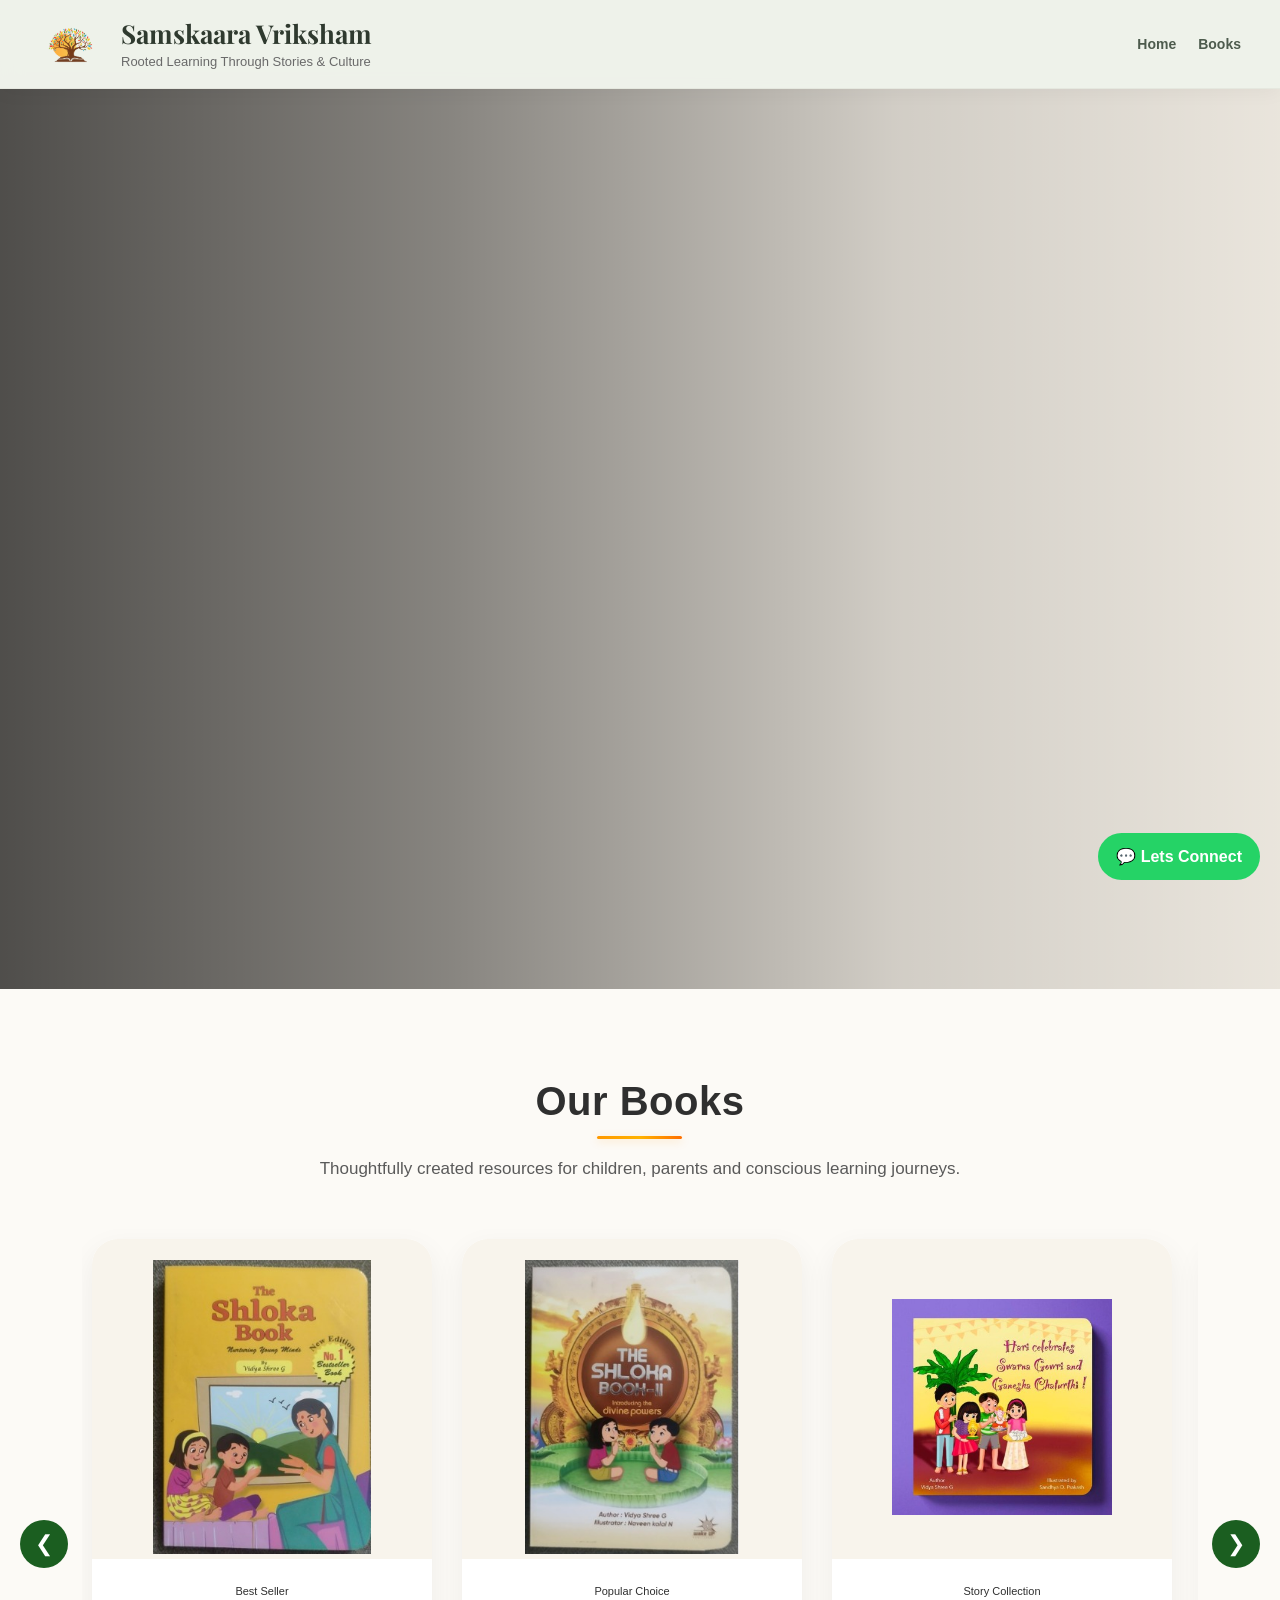
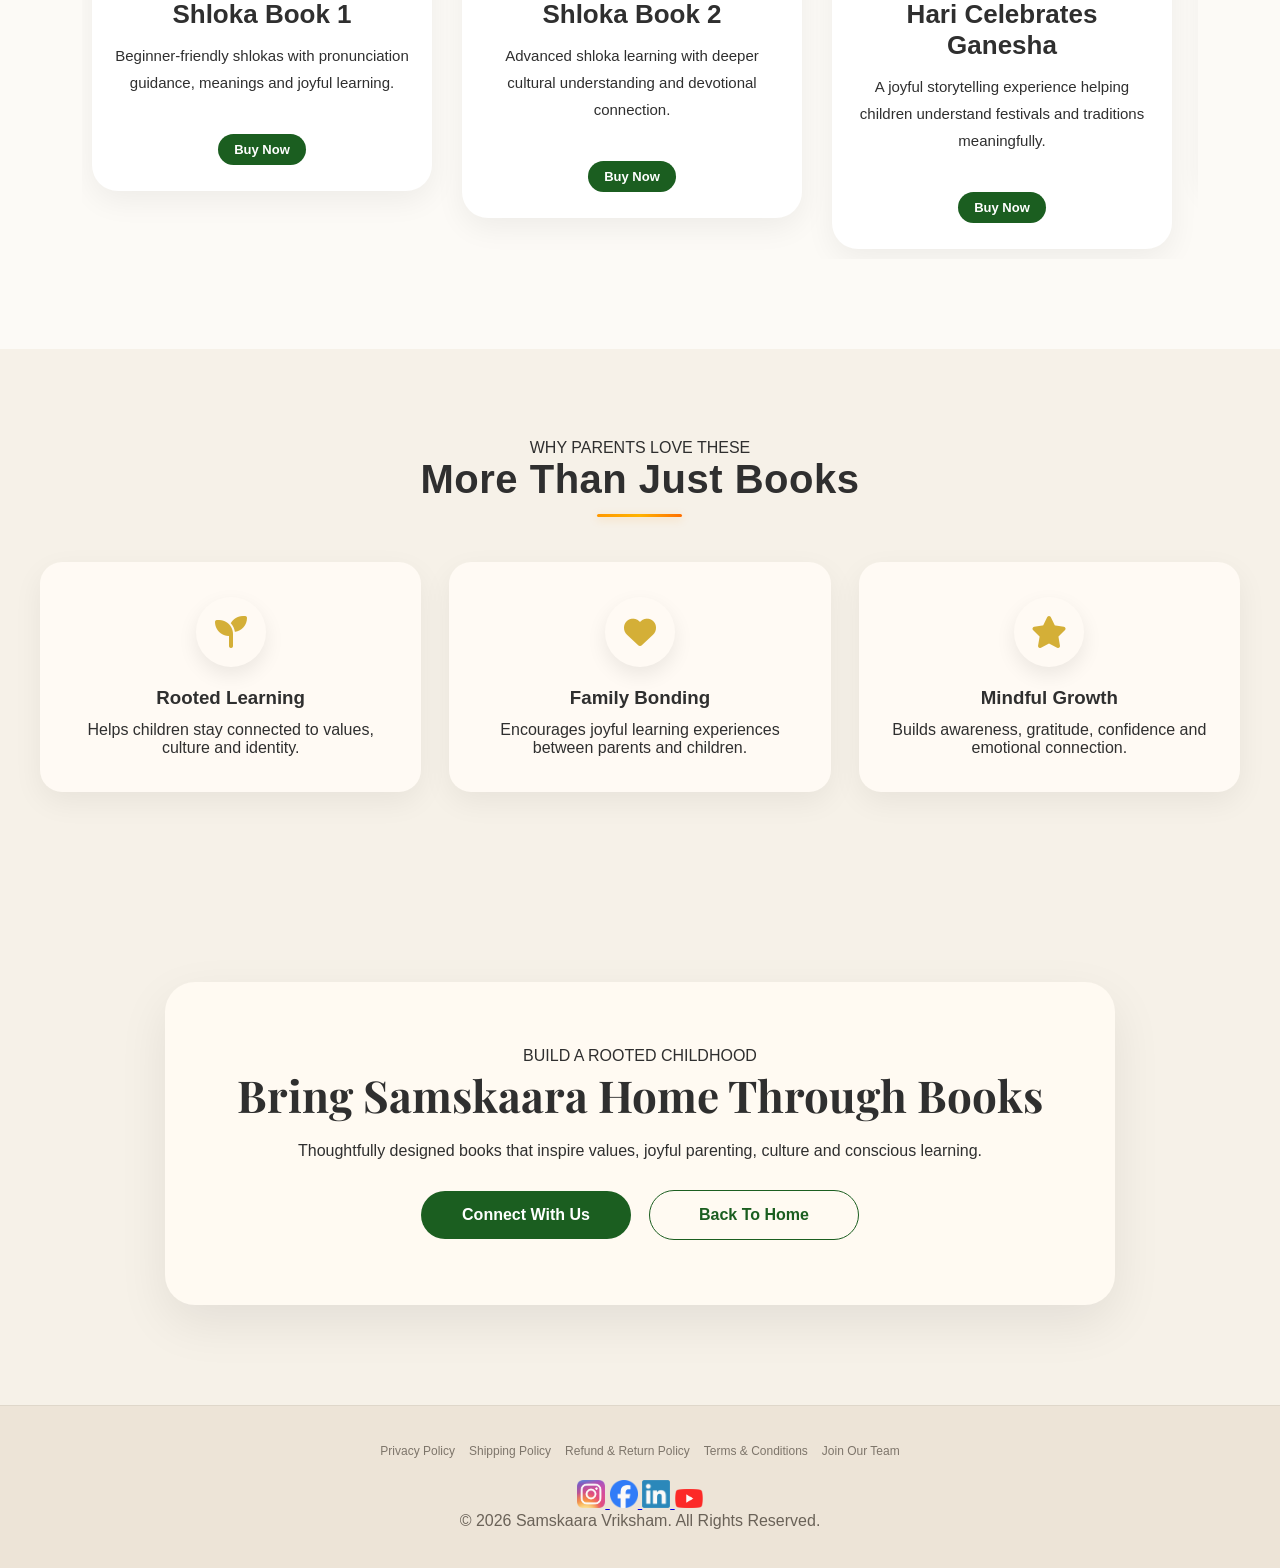
==== books.html @ 623d9763 "Add files via upload" ====
<!DOCTYPE html>
	<html lang="en">

	<head>

		<meta charset="UTF-8">

		<meta name="viewport"
			  content="width=device-width, initial-scale=1.0">

		<title>
			Books • Samskaara Vriksham
		</title>

		<link rel="stylesheet"
			  href="css/style.css">
			  
		<link rel="stylesheet" href="https://cdnjs.cloudflare.com/ajax/libs/font-awesome/6.5.1/css/all.min.css">

		<link href="https://fonts.googleapis.com/css2?family=Playfair+Display:wght@600;700&display=swap"
			  rel="stylesheet">

	</head>

	<body>

	<!-- WHATSAPP -->

	<a href="https://wa.me/919731256611"
	   class="whatsapp-float"
	   target="_blank">

		💬 Lets Connect

	</a>

	<!-- HEADER -->

	<header>

		<div class="header-container">

			<div class="header-left">

				<img src="images/SamskaaraLogo.png"
					 class="logo"
					 alt="Logo">

				<div class="brand-text">

					<h1>Samskaara Vriksham</h1>

					<p>
						Rooted Learning Through Stories & Culture
					</p>

				</div>

			</div>

			<nav>

				<a href="index.html">
					Home
				</a>

				<a href="books.html">
					Books
				</a>

			</nav>

		</div>

	</header>

	<!-- HERO -->

	<section class="premium-hero books-hero">

		<div class="hero-overlay"></div>

		<div class="hero-wrapper">

			<div class="hero-text">

				<!--<span class="hero-tag">
					📚 Samskaara Book Collection
				</span>

				<h1>
					Books That Nurture
					Values, Culture &
					Conscious Childhoods
				</h1>

				<p>
					Beautifully curated books designed
					to help children connect with stories,
					shlokas, traditions, festivals and
					mindful living in a joyful way.
				</p>-->

				<!--<div class="hero-buttons">

					<a href="#books-section"
					   class="hero-btn primary">

						Explore Collection

					</a>

					<a href="https://wa.me/919731256611"
					   target="_blank"
					   class="hero-btn secondary">

						Enquire Now

					</a>

				</div>-->

			</div>

		</div>

	</section>

	<!-- INTRO STRIP -->

	<!--<section class="highlight-section">

		<div class="highlight-strip">

			<div>

				<h3>
					📖
				</h3>

				<p>
					Shloka Learning
				</p>

			</div>

			<div>

				<h3>
					🌸
				</h3>

				<p>
					Festival Stories
				</p>

			</div>

			<div>

				<h3>
					🕉️
				</h3>

				<p>
					Cultural Connection
				</p>

			</div>

			<div>

				<h3>
					💛
				</h3>

				<p>
					Value-Based Learning
				</p>

			</div>

		</div>

	</section>-->

	<!-- BOOKS -->

	<section class="premium-section light-bg"
			 id="books-section">

		<div class="section-heading">

			<!--<span class="section-tag">
				OUR COLLECTION
			</span>-->

			<h2>
				Our Books
			</h2>

			<p>
				Thoughtfully created resources for children,
				parents and conscious learning journeys.
			</p>

		</div>

		<!-- BOOK SLIDER -->

<div class="slider-container">

    <!-- LEFT -->

    <button class="slider-btn"
            onclick="scrollBooks(-380)">
        ❮
    </button>

    <!-- BOOK GRID -->

    <div class="books-grid"
         id="booksSlider">

			<!-- BOOK 1 -->

			<a href="https://rzp.io/l/SHhokabooks"
			   target="_blank"
			   class="program-link">

				<div class="premium-card premium-book-card">

					<div class="book-image-wrapper">

						<img src="images/book1.jpeg"
							 class="book-image"
							 alt="Shloka Book 1">

					</div>

					<div class="book-content">

						<span class="book-badge">
							Best Seller
						</span>

						<h3>
							Shloka Book 1
						</h3>

						<p>
							Beginner-friendly shlokas with
							pronunciation guidance,
							meanings and joyful learning.
						</p>

						<span class="quick-btn">
							Buy Now
						</span>

					</div>

				</div>

			</a>

			<!-- BOOK 2 -->

			<a href="https://rzp.io/l/SHhokabooks"
			   target="_blank"
			   class="program-link">

				<div class="premium-card premium-book-card">

					<div class="book-image-wrapper">

						<img src="images/book2.jpeg"
							 class="book-image"
							 alt="Shloka Book 2">

					</div>

					<div class="book-content">

						<span class="book-badge">
							Popular Choice
						</span>

						<h3>
							Shloka Book 2
						</h3>

						<p>
							Advanced shloka learning with
							deeper cultural understanding
							and devotional connection.
						</p>

						<span class="quick-btn">
							Buy Now
						</span>

					</div>

				</div>

			</a>

			<!-- BOOK 3 -->

			<a href="https://rzp.io/l/HariCelebratesGowriGanesha"
			   target="_blank"
			   class="program-link">

				<div class="premium-card premium-book-card">

					<div class="book-image-wrapper">

						<img src="images/book4.jpeg"
							 class="book-image"
							 alt="Hari Celebrates Ganesha">

					</div>

					<div class="book-content">

						<span class="book-badge">
							Story Collection
						</span>

						<h3>
							Hari Celebrates Ganesha
						</h3>

						<p>
							A joyful storytelling experience
							helping children understand
							festivals and traditions meaningfully.
						</p>

						<span class="quick-btn">
							Buy Now
						</span>

					</div>

				</div>

			</a>

			<!-- BOOK 4 -->

			<a href="https://rzp.io/l/kannadashlokabook"
			   target="_blank"
			   class="program-link">

				<div class="premium-card premium-book-card">

					<div class="book-image-wrapper">

						<img src="images/book3.jpeg"
							 class="book-image"
							 alt="Kannada Shloka Book">

					</div>

					<div class="book-content">

						<span class="book-badge">
							Kannada Edition
						</span>

						<h3>
							Kannada Shloka Book
						</h3>

						<p>
							Beautiful Kannada shloka learning
							resource for children and families.
						</p>

						<span class="quick-btn">
							Buy Now
						</span>

					</div>

				</div>

			</a>
			
			
			<!-- BOOK 5 -->

			<a href="https://rzp.io/l/kannadashlokabook"
			   target="_blank"
			   class="program-link">

				<div class="premium-card premium-book-card">

					<div class="book-image-wrapper">

						<img src="images/book5.jpeg"
							 class="book-image"
							 alt="Speak from your heart">

					</div>

					<div class="book-content">

						<span class="book-badge">
							Book for children
						</span>

						<h3>
							Speak from your heart
						</h3>

						<p>
							Beautiful book to connect to inner child through stories from Puranas.
						</p>

						<span class="quick-btn">
							Buy Now
						</span>

					</div>

				</div>

			</a>

		</div>
		
		    <!-- RIGHT -->

    <button class="slider-btn"
            onclick="scrollBooks(380)">
        ❯
    </button>

</div>

	</section>

<!-- WHY THESE BOOKS -->

<section class="premium-section">

    <div class="section-heading">

        <span class="section-tag">
            WHY PARENTS LOVE THESE
        </span>
        
        <br>

        <h2>
            More Than Just Books
        </h2>

    </div>

    <div class="premium-grid">

        <div class="premium-card books rooted">

            <div class="premium-icon">
                <i class="fas fa-seedling"></i>
            </div>

            <h3>
                Rooted Learning
            </h3>

            <p>
                Helps children stay connected
                to values, culture and identity.
            </p>

        </div>

        <div class="premium-card books bonding">

            <div class="premium-icon">
                <i class="fas fa-heart"></i>
            </div>

            <h3>
                Family Bonding
            </h3>

            <p>
                Encourages joyful learning
                experiences between parents
                and children.
            </p>

        </div>

        <div class="premium-card books growth">

            <div class="premium-icon">
                <i class="fas fa-star"></i>
            </div>

            <h3>
                Mindful Growth
            </h3>

            <p>
                Builds awareness, gratitude,
                confidence and emotional connection.
            </p>

        </div>

    </div>

</section>

	<!-- CTA -->

	<section class="premium-cta">

		<div class="cta-box">

			<span class="section-tag">
				BUILD A ROOTED CHILDHOOD
			</span>

			<h2>
				Bring Samskaara Home Through Books
			</h2>

			<p>
				Thoughtfully designed books that
				inspire values, joyful parenting,
				culture and conscious learning.
			</p>

			<div class="cta-actions">

				<a href="https://wa.me/919731256611"
				   target="_blank"
				   class="hero-btn primary">

					Connect With Us

				</a>

				<a href="index.html"
				   class="hero-btn secondary">

					Back To Home

				</a>

			</div>

		</div>

	</section>

	<!-- FOOTER -->

	<footer class="site-footer">

		<div class="footer-links">

			<a href="privacy-policy.html">
				Privacy Policy
			</a>

			<a href="shipping-policy.html">
				Shipping Policy
			</a>

			<a href="refund-return-policy.html">
				Refund & Return Policy
			</a>

			<a href="terms-conditions.html">
				Terms & Conditions
			</a>

			<a href="join-our-team.html">
				Join Our Team
			</a>

		</div>

		<!-- SOCIAL -->

		<div class="social-links">

			<a href="https://www.instagram.com/samskaara_vriksham/"
			   target="_blank">

				<img src="images/instagram.png"
					 alt="Instagram">

			</a>

			<a href="https://www.facebook.com/SamskaaraVirksham/"
			   target="_blank">

				<img src="images/facebook.png"
					 alt="Facebook">

			</a>

			<a href="https://www.linkedin.com/in/vidya-shree-g-0a568635/"
			   target="_blank">

				<img src="images/linkedin.png"
					 alt="LinkedIn">

			</a>

			<a href="https://www.youtube.com/@Samskaara_Vriksham"
			   target="_blank">

				<img src="images/youtube.png"
					 alt="YouTube">

			</a>

		</div>

		<p>
			© 2026 Samskaara Vriksham.
			All Rights Reserved.
		</p>

	</footer>


<script>

function scrollBooks(value){

    document.getElementById(
        "booksSlider"
    ).scrollBy({

        left:value,

        behavior:'smooth'
    });
}

</script>


	</body>
	</html>
---- css/style.css ----
*{
    margin:0;
    padding:0;
    box-sizing:border-box;
}

html{
    scroll-behavior:smooth;

    scroll-padding-top:120px;
}

body{
    font-family:'Segoe UI',sans-serif;

    background:#f6f1e8;

    color:#2f2f2f;

    overflow-x:hidden;
}

/* HEADER */

header{

    position:sticky;
    top:0;
    left:0;
    width:100%;

    z-index:1000;

    background:rgba(237,242,234,0.94);

    backdrop-filter:blur(12px);

    border-bottom:
        1px solid rgba(120,110,90,0.08);

    box-shadow:
        0 4px 18px rgba(0,0,0,.04);
}

/* CONTAINER */

.header-container{

    max-width:1250px;

    margin:auto;

    padding:10px 24px;

    display:flex;

    align-items:center;

    justify-content:space-between;

    gap:30px;
}

/* LEFT SIDE */

.header-left{

    display:flex;

    align-items:center;

    gap:14px;
}

/* LOGO */

.logo{

    width:68px;

    height:auto;

    object-fit:contain;
}

/* BRAND TEXT */

.brand-text h1{

    font-size:26px;

    color:#2f3a2f;

    margin-bottom:2px;

    font-family:'Playfair Display',serif;
}

.brand-text p{

    font-size:13px;

    color:#6a6a6a;

    line-height:1.4;
}

/* NAVIGATION */

nav{

    display:flex;

    align-items:center;

    gap:22px;

    flex-wrap:wrap;
}

nav a{

    color:#4d5b4d;

    text-decoration:none;

    font-weight:600;

    font-size:14px;

    transition:.3s ease;
}

nav a:hover{

    color:#1b5e20;
}

/* MOBILE */

@media(max-width:900px){

    .header-container{

        flex-direction:column;

        gap:14px;

        text-align:center;
    }

    .header-left{

        flex-direction:column;
    }

    nav{

        justify-content:center;

        gap:14px;
    }

    .brand-text h1{

        font-size:24px;
    }

    .brand-text p{

        font-size:12px;
    }

    .logo{

        width:62px;
    }
}

/* =========================
   ANNOUNCEMENT BAR
========================= */

.announcement-bar{

    background:
        linear-gradient(
            90deg,
            #d8cbb8,
            #e7ddd0
        );

    overflow:hidden;

    padding:12px 0;

    border-top:
        1px solid rgba(0,0,0,.04);

    border-bottom:
        1px solid rgba(0,0,0,.04);

    position:relative;
}

/* TRACK */

.announcement-track{

    display:flex;

    width:max-content;

    animation:
        marqueeScroll 38s linear infinite;
}

/* CONTENT */

.announcement-content{

    white-space:nowrap;

    color:#4e463d;

    font-weight:600;

    letter-spacing:.2px;

    padding-right:120px;

    flex-shrink:0;
}

/* SMOOTH INFINITE SCROLL */

@keyframes marqueeScroll{

    from{
        transform:translateX(0);
    }

    to{
        transform:translateX(-100%);
    }
}


/* HERO */

#home{

    scroll-margin-top:140px;
}
.premium-hero{

    position:relative;

    min-height:100vh;

    display:flex;
    align-items:center;

    padding:80px 20px;

    background:
        url('../images/samskaarahero1.png');

    background-size:cover;
    background-position:center;
    background-repeat:no-repeat;

    overflow:hidden;
}

/* DARK OVERLAY */

.hero-overlay{

    position:absolute;
    inset:0;

    background:
        linear-gradient(
            90deg,
            rgba(0,0,0,.68) 0%,
            rgba(0,0,0,.45) 35%,
            rgba(0,0,0,.15) 70%,
            rgba(0,0,0,.05) 100%
        );

    z-index:1;
}

/* CONTENT */

.hero-wrapper{

    position:relative;
    z-index:2;

    max-width:1200px;
    width:100%;

    margin:auto;
}

.hero-text{

    max-width:620px;

    color:white;
}

.hero-text h1{

    font-size:68px;
    line-height:1.08;

    margin-bottom:24px;

    font-family:'Playfair Display',serif;

    text-shadow:
        0 4px 18px rgba(0,0,0,.35);
}

.hero-text p{

    font-size:20px;
    line-height:1.9;

    margin-bottom:34px;

    color:rgba(255,255,255,.92);
}

.hero-buttons{

    display:flex;
    gap:18px;
    flex-wrap:wrap;
}

.hero-btn{

    padding:15px 30px;

    border-radius:50px;

    text-decoration:none;
    font-weight:600;

    transition:.3s ease;
}

.hero-btn:hover{

    transform:translateY(-2px);
}

.primary{

    background:#fcfaf6;
    color:#1b5e20;
}

.secondary{

    border:1px solid rgba(255,255,255,.5);
    color:white;

    backdrop-filter:blur(4px);
}

/* MOBILE */

@media(max-width:900px){

    .premium-hero{

        min-height:90vh;

        background-position:center;
    }

    .hero-text{

        text-align:center;
        margin:auto;
    }

    .hero-buttons{

        justify-content:center;
    }

    .hero-text h1{

        font-size:46px;
    }
}

@media(max-width:768px){

    .hero-text h1{

        font-size:36px;
    }

    .hero-text p{

        font-size:16px;
    }
}

.hero-text h1{
    font-size:64px;
    line-height:1.1;
    margin-bottom:24px;
    font-family:'Playfair Display',serif;
}

.hero-text p{
    font-size:18px;
    line-height:1.8;
    margin-bottom:30px;
}

.hero-buttons{
    display:flex;
    gap:18px;
    flex-wrap:wrap;
}

.hero-btn{
    padding:14px 28px;
    border-radius:50px;
    text-decoration:none;
    font-weight:600;
}

.primary{
    background:#fcfaf6;
    color:#1b5e20;
}

.secondary{
    border:1px solid rgba(255,255,255,.5);
    color:white;
}

/* HERO CARD */

.hero-card{
    background:rgba(255,255,255,.10);
    backdrop-filter:blur(10px);

    border-radius:24px;

    padding:35px;
}

.hero-card h3{
    margin-bottom:20px;
}

.hero-points{
    display:flex;
    flex-direction:column;
    gap:20px;
}

.hero-point{
    display:flex;
    gap:15px;
}

.hero-icon{
    width:52px;
    height:52px;

    border-radius:14px;

    background:rgba(255,255,255,.15);

    display:flex;
    align-items:center;
    justify-content:center;

    font-size:24px;
}

/* SECTIONS */

.premium-section{
    padding:90px 20px;
}

.light-bg{
    background:#fcfaf6;
}

.section-heading{
    text-align:center;
    margin-bottom:45px;
    position:relative;
}

/* TITLE */
.section-heading h2{
    font-size:40px;
    font-weight:800;
    letter-spacing:0.5px;

    display:inline-block;

    color:#2f2f2f; /* your actual site tone (not purple-heavy) */

    position:relative;
    padding:0 18px;
}

/* SIMPLE ACCENT LINE (matches your orange CTA system) */
.section-heading h2::after{
    content:"";
    display:block;
    width:85px;
    height:3px;
    margin:12px auto 0;

    border-radius:10px;

    background:linear-gradient(
        90deg,
        #ff9800,
        #ffb300,
        #ff6f00
    );

    box-shadow:0 2px 8px rgba(255,152,0,0.25);
}

/* SUBTEXT */
.section-heading p{
    font-size:17px;
    max-width:820px;
    margin:16px auto 0;
    line-height:1.7;

    color:#5a5a5a;
}

/* GRID */

.premium-grid{
    max-width:1200px;
    margin:auto;

    display:grid;
    grid-template-columns:repeat(auto-fit,minmax(240px,1fr));
    gap:28px;
}

/* CARD */

.premium-card{
    background:#fffaf4;
    border-radius:22px;

    padding:35px 28px;
    text-align:center;

    box-shadow:0 10px 30px rgba(0,0,0,.06);

    transition:.3s;
}

.premium-card:hover{
    transform:translateY(-8px);
}

/*
.premium-icon{
    width:90px;
    height:90px;

    margin:auto auto 20px;

    border-radius:24px;

    background:linear-gradient(135deg,#1b5e20,#43a047);

    display:flex;
    align-items:center;
    justify-content:center;

    font-size:40px;
    color:white;
}*/

/* BASE ICON */
.premium-icon{
    width:70px;
    height:70px;
    border-radius:50%;
    display:flex;
    align-items:center;
    justify-content:center;
    margin:0 auto 20px;
    font-size:28px;
    box-shadow:0 8px 20px rgba(0,0,0,0.08);
    transition:all 0.3s ease;
}

/* ================= SAMSKAARA ================= */

/* Sacred Sprouts */
.program-link.sprout .premium-icon{
    background: linear-gradient(135deg,#d4f5dc,#b8e7c5);
    color:#2f7a4d;
}

/* Explorers */
.program-link.explorer .premium-icon{
    background: linear-gradient(135deg,#d9ecff,#b9dbff);
    color:#2f5f9f;
}

/* Leaders Lab */
.program-link.leader .premium-icon{
    background: linear-gradient(135deg,#ffe7c2,#ffd29b);
    color:#b36a00;
}

/* CEO */
.program-link.ceo .premium-icon{
    background: linear-gradient(135deg,#efe1ff,#d9c2ff);
    color:#6d42a8;
}

/* ================= GARBHA ================= */

/* Dhyanam */
.program-link.dhyanam .premium-icon{
    background: linear-gradient(135deg,#e4f7f2,#c8ede3);
    color:#2c7a6b;
}

/* Matrutvam */
.program-link.matrutvam .premium-icon{
    background: linear-gradient(135deg,#ffdce8,#ffc2d6);
    color:#b54874;
}

/* Paripoornam */
.program-link.paripoornam .premium-icon{
    background: linear-gradient(135deg,#f1efd7,#e4dfb5);
    color:#8a7a1f;
}

/* hover */
.premium-card:hover .premium-icon{
    transform:translateY(-5px) scale(1.06);
}

.premium-card h3{
    margin-bottom:12px;
}


/* ================= BENEFITS COLORS ================= */

/* Respectful & Grounded */
.benefit.grounded .premium-icon{
    background: linear-gradient(135deg,#d4f5dc,#b8e7c5);
    color:#2f7a4d;
}

/* Confident Expression */
.benefit.expression .premium-icon{
    background: linear-gradient(135deg,#d9ecff,#b9dbff);
    color:#2f5f9f;
}

/* Academic Readiness */
.benefit.learning .premium-icon{
    background: linear-gradient(135deg,#ffe7c2,#ffd29b);
    color:#b36a00;
}

/* Holistic Growth */
.benefit.holistic .premium-icon{
    background: linear-gradient(135deg,#efe1ff,#d9c2ff);
    color:#6d42a8;
}

/* hover effect */
.premium-card:hover .premium-icon{
    transform:translateY(-5px) scale(1.06);
}

/* STATS */

.highlight-strip{
    max-width:1200px;
    margin:auto;

    background:linear-gradient(135deg,#1b5e20,#43a047);

    border-radius:28px;

    padding:45px;

    display:grid;
    grid-template-columns:repeat(4,1fr);

    gap:20px;

    text-align:center;
    color:white;
}

.highlight-strip h3{
    font-size:38px;
}

/* GALLERY */

.gallery-grid{
    max-width:1200px;
    margin:auto;

    display:grid;
    grid-template-columns:repeat(auto-fit,minmax(250px,1fr));
    gap:20px;
}

.gallery-grid img{
    width:100%;
    border-radius:18px;
}

/* CTA */

.premium-cta{
    padding:100px 20px;
}

.cta-box{
    max-width:950px;
    margin:auto;

    background:#fffaf2;

    border-radius:30px;

    padding:65px 40px;

    text-align:center;

    box-shadow:0 18px 50px rgba(0,0,0,.08);
}

.cta-box h2{
    font-size:44px;
    margin-bottom:18px;
    font-family:'Playfair Display',serif;
}

.contact-info{
    margin:25px 0;
}

.green-btn{
    background:#1b5e20;
    color:white;
}



/* FOOTER */

.site-footer{

    background:
        #ede4d7;

    color:#4e463d;

    text-align:center;

    padding:38px 20px;

    border-top:
        1px solid rgba(0,0,0,.06);
}

.site-footer p{
    color:#6a6258;
}

/* SOCIAL ICONS */

.social-links img{

    width:28px;

    opacity:.82;

    transition:.3s ease;
}

.social-links img:hover{

    opacity:1;

    transform:translateY(-2px);
}

/* WHATSAPP */

.whatsapp-float{
    position:fixed;
    right:20px;
    bottom:20px;

    background:#25D366;
    color:white;

    padding:14px 18px;

    border-radius:50px;

    text-decoration:none;
    font-weight:bold;

    z-index:2000;
}

/* MOBILE */

@media(max-width:900px){

    .hero-wrapper{
        grid-template-columns:1fr;
    }

    .hero-text{
        text-align:center;
    }

    .hero-buttons{
        justify-content:center;
    }

    .hero-text h1{
        font-size:46px;
    }

    .highlight-strip{
        grid-template-columns:repeat(2,1fr);
    }
}

@media(max-width:768px){

    .hero-text h1{
        font-size:36px;
    }

    .section-heading h2{
        font-size:30px;
    }

    .cta-box h2{
        font-size:32px;
    }

    .highlight-strip{
        grid-template-columns:1fr;
    }

    nav{
        gap:10px;
    }

    nav a{
        font-size:12px;
    }
}

/* STORY SECTION */

.story-block{
    max-width:1200px;
    margin:0 auto 90px auto;

    display:flex;
    align-items:center;
    gap:60px;
}

.story-block.reverse{
    flex-direction:row-reverse;
}

.story-image{

    flex:.8;

    display:flex;
    justify-content:center;
}

.story-image img{

    width:85%;
    max-width:380px;

    border-radius:24px;

    box-shadow:
        0 14px 35px rgba(0,0,0,.10);

    transition:.35s ease;

    object-fit:cover;
}

.story-image img:hover{
    transform:scale(1.02);
}

.story-text{
    flex:1;
}

.story-text h3{
    font-size:32px;
    margin-bottom:18px;
    color:#1b5e20;
    font-family:'Playfair Display',serif;
}

.story-text p{
    font-size:17px;
    line-height:1.9;
    color:#555;
    margin-bottom:15px;
}

.story-list{
    padding-left:20px;
    margin-bottom:18px;
}

.story-list li{
    margin-bottom:12px;
    line-height:1.8;
    color:#444;
}

.impact-heading{
    margin-top:40px;
}

.story-purpose{
    margin-top:90px;
}

/* MOBILE */

@media(max-width:900px){

    .story-block,
    .story-block.reverse{
        flex-direction:column;
        text-align:center;
    }

    .story-text h3{
        font-size:28px;
    }

    .story-list{
        text-align:left;
    }
}


/* PROGRAMS */

.program-category{
    margin-top:90px;
}

.small-heading{
    margin-bottom:40px;
}

.program-link{
    text-decoration:none;
    color:inherit;
    display:block;
}

.quick-btn{
    margin-top:18px;

    display:inline-block;

    padding:8px 16px;

    border-radius:30px;

    background:#1b5e20;
    color:white;

    font-size:13px;
    font-weight:600;

    transition:.3s ease;
}

.quick-btn:hover{
    background:#145a18;
}

/* MODAL */

.modal-overlay{
    position:fixed;
    inset:0;

    background:rgba(0,0,0,.65);

    display:none;
    align-items:center;
    justify-content:center;

    z-index:9999;
}

.modal{
    background:#fffaf4;

    width:90%;
    max-width:450px;

    border-radius:24px;

    padding:30px;

    position:relative;

    text-align:center;

    animation:modalFade .3s ease;
}

@keyframes modalFade{

    from{
        opacity:0;
        transform:translateY(20px);
    }

    to{
        opacity:1;
        transform:translateY(0);
    }
}

.modal h3{
    color:#1b5e20;
    margin-bottom:14px;
    font-size:28px;
}

.modal p{
    color:#555;
    line-height:1.8;
}

.close-btn{
    position:absolute;
    top:14px;
    right:18px;

    font-size:24px;
    cursor:pointer;

    color:#444;
}


/* =========================
   GALLERY SECTION
========================= */

.gallery-card {
    flex: 0 0 auto;
    width: 260px;
    background: #fffaf4;
    border-radius: 20px;
    overflow: hidden;

    box-shadow:
        0 10px 25px rgba(0,0,0,0.08);

    transition: 0.3s ease;
}

.gallery-card:hover {
    transform: translateY(-8px);
    box-shadow:
        0 18px 40px rgba(0,0,0,0.12);
}

.gallery-card img {
    width: 100%;
    height: 280px;          /* adjust if needed */
    object-fit: cover;

    /* shift focus slightly downward so top is visible */
    object-position: center top;

    border-radius: 12px;
}

.gallery-card-content {
    padding: 18px;
}

.gallery-card-content h3 {
    color: #1b5e20;
    margin-bottom: 8px;
    font-size: 18px;
}

.gallery-card-content p {
    color: #666;
    font-size: 14px;
    line-height: 1.6;
}

/* SLIDER */

.slider-container {
    display: flex;
    align-items: center;
    gap: 14px;
    margin-top: 30px;
}

.scroll-gallery {
    display: flex;
    gap: 24px;
    overflow-x: auto;
    scroll-behavior: smooth;
    padding: 10px;
    width: 100%;

    scrollbar-width: none;
}

.scroll-gallery::-webkit-scrollbar {
    display: none;
}

/* BUTTON */

.slider-btn {
    width: 48px;
    height: 48px;
    border-radius: 50%;
    border: none;

    background: #1b5e20;
    color: white;

    cursor: pointer;
    font-size: 22px;

    flex-shrink: 0;

    transition: 0.3s ease;
}

.slider-btn:hover {
    background: #145a18;
    transform: scale(1.05);
}

/* MOBILE */

@media (max-width: 768px) {

    .gallery-card {
        width: 220px;
    }

    .gallery-card img {
        height: 220px;
    }

    .slider-btn {
        width: 40px;
        height: 40px;
        font-size: 18px;
    }
}

/* =========================
   BLOG SECTION
========================= */

.blogs-wrapper {
    max-width: 1200px;
    margin: auto;
}

/* FEATURED */

.featured-blog {
    background:
        linear-gradient(135deg,
        #1b5e20,
        #43a047);

    border-radius: 30px;

    padding: 60px;

    color: white;

    position: relative;
    overflow: hidden;

    margin-bottom: 50px;
}

.featured-blog::before {
    content: "";

    position: absolute;

    width: 320px;
    height: 320px;

    border-radius: 50%;

    background:
        rgba(255,255,255,0.08);

    top: -120px;
    right: -80px;
}

.featured-blog-content {
    position: relative;
    z-index: 2;
}

.blog-tag {
    display: inline-block;

    padding: 8px 18px;

    background: rgba(255,255,255,0.16);

    border-radius: 50px;

    font-size: 13px;
    font-weight: 600;

    margin-bottom: 18px;
}

.featured-blog h3 {
    font-size: 42px;
    margin-bottom: 18px;

    font-family: 'Playfair Display', serif;
}

.featured-blog p {
    font-size: 17px;
    line-height: 1.9;

    max-width: 800px;

    color: rgba(255,255,255,0.92);
}

/* BLOG POINTS */

.blog-points {
    margin-top: 35px;

    display: flex;
    flex-wrap: wrap;
    gap: 14px;
}

.blog-point {
    background: rgba(255,255,255,0.12);

    padding: 12px 18px;

    border-radius: 50px;

    font-size: 14px;
    font-weight: 600;

    backdrop-filter: blur(8px);
}

/* BLOG GRID */

.blog-grid {
    display: grid;

    grid-template-columns:
        repeat(auto-fit, minmax(280px, 1fr));

    gap: 30px;
}

/* BLOG CARD */

.blog-card {
    background: #fffaf4;

    border-radius: 24px;

    padding: 35px 30px;

    box-shadow:
        0 10px 30px rgba(0,0,0,0.06);

    transition: 0.35s ease;

    border: 1px solid rgba(0,0,0,0.04);
}

.blog-card:hover {
    transform: translateY(-10px);

    box-shadow:
        0 18px 40px rgba(0,0,0,0.10);
}

.blog-icon {
    width: 78px;
    height: 78px;

    border-radius: 22px;

    background:
        linear-gradient(135deg,
        #1b5e20,
        #43a047);

    display: flex;
    align-items: center;
    justify-content: center;

    font-size: 34px;

    color: white;

    margin-bottom: 22px;
}

.blog-card h3 {
    font-size: 24px;

    margin-bottom: 14px;

    color: #1b5e20;
}

.blog-card p {
    color: #666;

    line-height: 1.8;

    font-size: 15px;
}

/* MOBILE */

@media (max-width: 768px) {

    .featured-blog {
        padding: 40px 28px;
    }

    .featured-blog h3 {
        font-size: 30px;
    }

    .featured-blog p {
        font-size: 15px;
    }

    .blog-grid {
        grid-template-columns: 1fr;
    }

    .blog-card {
        padding: 30px 24px;
    }
}


/* =========================
   TESTIMONIALS SECTION
========================= */

.testimonial-hero {
    max-width: 1100px;
    margin: auto auto 60px auto;

    background:
        linear-gradient(135deg,
        #1b5e20,
        #43a047);

    border-radius: 34px;

    padding: 70px 60px;

    color: white;

    position: relative;
    overflow: hidden;
}

.testimonial-hero::before {
    content: "";

    position: absolute;

    width: 320px;
    height: 320px;

    border-radius: 50%;

    background:
        rgba(255,255,255,0.08);

    top: -120px;
    right: -100px;
}

.testimonial-hero-content {
    position: relative;
    z-index: 2;
}

/* QUOTE ICON */

.quote-icon {
    width: 78px;
    height: 78px;

    border-radius: 50%;

    background:
        rgba(255,255,255,0.14);

    display: flex;
    align-items: center;
    justify-content: center;

    font-size: 48px;
    font-weight: bold;

    margin-bottom: 25px;

    backdrop-filter: blur(10px);
}

/* TEXT */

.testimonial-hero h3 {
    font-size: 42px;

    margin-bottom: 18px;

    font-family: 'Playfair Display', serif;
}

.testimonial-hero p {
    font-size: 18px;

    line-height: 1.9;

    max-width: 820px;

    color: rgba(255,255,255,0.92);
}

.testimonial-coming {
    display: inline-block;

    margin-top: 28px;

    padding: 12px 22px;

    border-radius: 50px;

    background:
        rgba(255,255,255,0.12);

    font-size: 14px;
    font-weight: 600;

    backdrop-filter: blur(8px);
}


/* SCROLLABLE TESTIMONIALS */

.testimonial-grid{

    max-width:1200px;

    margin:auto;

    display:flex;

    gap:24px;

    overflow-x:auto;

    scroll-behavior:smooth;

    padding:10px;

    scrollbar-width:none;
}

/* HIDE SCROLLBAR */

.testimonial-grid::-webkit-scrollbar{

    display:none;
}

/* CARD WIDTH */

.testimonial-card{

    flex:0 0 auto;

    width:320px;
}



/* CARD */

.testimonial-card {
    background: #fffaf4;

    border-radius: 26px;

    padding: 38px 32px;

    text-align: center;

    box-shadow:
        0 10px 30px rgba(0,0,0,0.06);

    transition: 0.35s ease;

    border: 1px solid rgba(0,0,0,0.04);
}

.testimonial-card:hover {
    transform: translateY(-10px);

    box-shadow:
        0 18px 40px rgba(0,0,0,0.10);
}

/* AVATAR */

.testimonial-avatar {
    width: 88px;
    height: 88px;

    margin: auto auto 22px auto;

    border-radius: 24px;

    background:
        linear-gradient(135deg,
        #1b5e20,
        #43a047);

    display: flex;
    align-items: center;
    justify-content: center;

    color: white;

    font-size: 38px;

    box-shadow:
        0 10px 24px rgba(67,160,71,0.24);
}

/* TEXT */

.testimonial-card h4 {
    color: #1b5e20;

    font-size: 22px;

    margin-bottom: 12px;
}

.testimonial-card p {
    color: #666;

    line-height: 1.8;

    font-size: 15px;
}

/* MOBILE */

@media (max-width: 768px) {

    .testimonial-grid {
        gap: 16px;
        padding: 10px 16px;
		scroll-snap-type: x mandatory;
    }

    .testimonial-card {
        width: 85vw;   /* key fix */
        max-width: 320px;
        flex: 0 0 auto;
		scroll-snap-align: center;
    }

    .testimonial-hero {
        padding: 45px 20px;
    }

    .testimonial-hero h3 {
        font-size: 28px;
    }

    .testimonial-hero p {
        font-size: 14px;
    }
}

/* HERO IMAGE */
.hero-image{
    display:flex;
    align-items:center;
    justify-content:center;
}

.hero-image img{
    width:82%;
    max-width:420px;

    border-radius:30px;

    box-shadow:
        0 20px 45px rgba(0,0,0,.20);

    object-fit:cover;

    margin:auto;
    display:block;

    transform:translateY(-10px);
}

/* CTA ACTIONS */

.cta-actions{

    margin-top:30px;

    display:flex;
    justify-content:center;
    align-items:center;

    gap:18px;

    flex-wrap:wrap;
}

/* CTA BUTTONS */

.cta-box .hero-btn{

    min-width:210px;

    text-align:center;

    padding:15px 28px;

    border-radius:50px;

    font-weight:600;

    transition:.3s ease;

    backdrop-filter:none;
}

/* PRIMARY */

.cta-box .primary{

    background:#1b5e20;

    color:white;

    border:none;
}

/* SECONDARY */

.cta-box .secondary{

    background:transparent;

    color:#1b5e20;

    border:1.5px solid #1b5e20;
}

/* HOVER */

.cta-box .hero-btn:hover{

    transform:translateY(-3px);

    box-shadow:
        0 10px 24px rgba(0,0,0,.08);
}

/* COMMUNITY BUTTON */

.community-btn{

    background:#f4c542;

    color:#1b1b1b;

    border:none;

    font-weight:700;

    box-shadow:
        0 10px 24px rgba(244,197,66,.28);
}

.community-btn:hover{

    background:#e8b92f;

    transform:translateY(-3px);

    box-shadow:
        0 14px 30px rgba(244,197,66,.35);
}

/* =========================
   ABOUT + VISION SECTION
========================= */

.about-vision-section{

    background:#f8f3ea;
}

/* CONCERN STRIP */

.concern-strip{

    padding:80px 20px 60px;
}

.concern-grid{

    max-width:1200px;

    margin:50px auto 0;

    display:grid;

    grid-template-columns:
        repeat(auto-fit,minmax(180px,1fr));

    gap:24px;
}

.concern-card{

    background:#fffaf4;

    border-radius:24px;

    padding:28px 20px;

    text-align:center;

    box-shadow:
        0 8px 24px rgba(0,0,0,.05);

    transition:.3s ease;
}

.concern-card:hover{

    transform:translateY(-6px);
}

/*.concern-icon{

    font-size:38px;

    margin-bottom:16px;
}*/

.concern-icon{
    width:70px;
    height:70px;
    border-radius:50%;

    display:flex;
    align-items:center;
    justify-content:center;

    margin:0 auto 20px;

    font-size:28px;

    box-shadow:0 8px 20px rgba(0,0,0,0.08);

    transition:all 0.3s ease;
}

.concern-card:nth-child(1) .concern-icon{
    background:linear-gradient(135deg,#d4f5dc,#b8e7c5);
    color:#2f7a4d;
}

.concern-card:nth-child(2) .concern-icon{
    background:linear-gradient(135deg,#efe1ff,#d9c2ff);
    color:#6d42a8;
}

.concern-card:nth-child(3) .concern-icon{
    background:linear-gradient(135deg,#fff1c9,#ffe29a);
    color:#b8860b;
}

.concern-card:nth-child(4) .concern-icon{
    background:linear-gradient(135deg,#d9ecff,#b9dbff);
    color:#2f5f9f;
}

.concern-card:nth-child(5) .concern-icon{
    background:linear-gradient(135deg,#ffdce8,#ffc2d6);
    color:#b54874;
}

.concern-card:hover .concern-icon{
    transform:translateY(-5px) scale(1.05);
}

.concern-card p{

    color:#5a554d;

    line-height:1.7;

    font-size:15px;

    font-weight:500;
}

/* VISION */

.vision-wrapper{

    max-width:1300px;

    margin:auto;

    display:grid;

    grid-template-columns:1fr 1fr;

    align-items:center;

    background:#efe3d0;

    overflow:hidden;

    border-radius:34px;

    margin-top:40px;
}

/* IMAGE */

.vision-image img{

    width:100%;

    height:100%;

    object-fit:cover;

    display:block;
}

/* CONTENT */

.vision-content{

    padding:70px 60px;
}

.vision-block{

    margin-bottom:45px;
}

.vision-block h2{

    font-size:42px;

    color:#3e3328;

    margin-bottom:18px;

    font-family:'Playfair Display',serif;
}

.vision-block p{

    color:#5c534a;

    line-height:2;

    font-size:17px;
}

/* LIST */

.vision-list{

    list-style:none;

    padding:0;
}

.vision-list li{

    margin-bottom:16px;

    color:#5c534a;

    font-size:16px;

    line-height:1.8;
}

/* MOBILE */

@media(max-width:900px){

    .vision-wrapper{

        grid-template-columns:1fr;
    }

    .vision-content{

        padding:45px 30px;
    }

    .vision-block h2{

        font-size:32px;
    }

    .concern-grid{

        grid-template-columns:1fr 1fr;
    }
}

@media(max-width:600px){

    .concern-grid{

        grid-template-columns:1fr;
    }

    .vision-block h2{

        font-size:28px;
    }
}


/* =========================
   FOUNDER STORY SECTION
========================= */

.founder-story-section{

    padding:100px 20px;

    background:#fcfaf6;
}

.founder-wrapper{

    max-width:1250px;

    margin:auto;

    display:grid;

    grid-template-columns:1fr 1.1fr;

    gap:70px;

    align-items:center;
}

/* IMAGE */

.founder-image{

    display:flex;
    justify-content:center;
}

.founder-image img{

    width:100%;
    max-width:460px;

    border-radius:32px;

    object-fit:cover;

    box-shadow:
        0 18px 40px rgba(0,0,0,.10);

    transition:.35s ease;
}

.founder-image img:hover{

    transform:translateY(-6px);
}

/* CONTENT */

.founder-content h2{

    font-size:48px;

    color:#2f3a2f;

    margin-bottom:24px;

    font-family:'Playfair Display',serif;
}

.founder-content p{

    font-size:17px;

    line-height:2;

    color:#5a554d;

    margin-bottom:18px;
}

/* TAG */

.founder-tag{

    display:inline-block;

    margin-bottom:18px;

    padding:10px 20px;

    border-radius:50px;

    background:#e7ddd0;

    color:#4d453d;

    font-size:13px;

    font-weight:700;

    letter-spacing:.4px;
}

/* HIGHLIGHTS */

.founder-highlights{

    margin-top:35px;

    display:flex;

    flex-wrap:wrap;

    gap:16px;
}

.founder-point{

    background:#fff;

    padding:14px 20px;

    border-radius:50px;

    box-shadow:
        0 8px 22px rgba(0,0,0,.05);

    font-size:14px;

    font-weight:600;

    color:#3f3a34;
}

/* MOBILE */

@media(max-width:900px){

    .founder-wrapper{

        grid-template-columns:1fr;

        gap:40px;
    }

    .founder-content{

        text-align:center;
    }

    .founder-content h2{

        font-size:36px;
    }

    .founder-highlights{

        justify-content:center;
    }
}

@media(max-width:600px){

    .founder-content h2{

        font-size:30px;
    }

    .founder-content p{

        font-size:15px;
    }

    .founder-point{

        width:100%;

        text-align:center;
    }
}

/* =========================
   FOUNDER READ MORE BUTTON
========================= */

.founder-image{

    display:flex;
    flex-direction:column;
    align-items:center;
}

.founder-read-btn{

    margin-top:24px;

    padding:14px 30px;

    border:none;

    border-radius:50px;

    background:
        linear-gradient(135deg,
        #1b5e20,
        #43a047);

    color:white;

    font-size:15px;
    font-weight:600;

    cursor:pointer;

    transition:.3s ease;

    box-shadow:
        0 10px 24px rgba(67,160,71,.24);
}

.founder-read-btn:hover{

    transform:translateY(-3px);

    box-shadow:
        0 14px 30px rgba(67,160,71,.32);
}

/* =========================
   FOUNDER MODAL
========================= */

.founder-modal-overlay{

    position:fixed;

    inset:0;

    background:rgba(0,0,0,.65);

    display:none;

    align-items:center;
    justify-content:center;

    z-index:9999;
}

.founder-modal{

    width:90%;
    max-width:650px;

    background:#fffaf4;

    border-radius:30px;

    padding:45px;

    position:relative;

    animation:founderFade .3s ease;

    box-shadow:
        0 20px 50px rgba(0,0,0,.18);
}

@keyframes founderFade{

    from{
        opacity:0;
        transform:translateY(20px);
    }

    to{
        opacity:1;
        transform:translateY(0);
    }
}

.founder-modal h3{

    font-size:34px;

    color:#1b5e20;

    margin-bottom:22px;

    font-family:'Playfair Display',serif;
}

.founder-modal p{

    color:#5a554d;

    line-height:2;

    margin-bottom:18px;

    font-size:16px;
}

.founder-close-btn{

    position:absolute;

    top:18px;
    right:24px;

    font-size:30px;

    cursor:pointer;

    color:#444;
}

/* MOBILE */

@media(max-width:768px){

    .founder-modal{

        padding:35px 24px;
    }

    .founder-modal h3{

        font-size:28px;
    }

    .founder-modal p{

        font-size:15px;
    }
}


/* SCROLLABLE MODAL */

.founder-modal{

    width:90%;
    max-width:720px;

    max-height:85vh;

    overflow:hidden;
}

/* SCROLL AREA */

.founder-modal-scroll{

    max-height:65vh;

    overflow-y:auto;

    padding-right:10px;
}

/* CUSTOM SCROLLBAR */

.founder-modal-scroll::-webkit-scrollbar{

    width:8px;
}

.founder-modal-scroll::-webkit-scrollbar-thumb{

    background:#c8b9a5;

    border-radius:20px;
}

/* TEXT */

.founder-modal-scroll p{

    margin-bottom:18px;

    line-height:2;

    color:#5a554d;
}

/* EXPAND BUTTON */

.expand-story-btn{

    margin-top:15px;

    padding:12px 24px;

    border:none;

    border-radius:50px;

    background:
        linear-gradient(135deg,
        #1b5e20,
        #43a047);

    color:white;

    font-size:14px;

    font-weight:600;

    cursor:pointer;

    transition:.3s ease;
}

.expand-story-btn:hover{

    transform:translateY(-2px);
}

/* FULL STORY */

.full-story-content{

    display:none;

    margin-top:30px;

    padding-top:25px;

    border-top:
        1px solid rgba(0,0,0,.08);
}

/* LIST */

.founder-story-list{

    padding-left:20px;

    margin:20px 0;
}

.founder-story-list li{

    margin-bottom:14px;

    line-height:1.8;

    color:#5a554d;
}


/* FOOTER LINKS */

.footer-links{

    display:flex;

    justify-content:center;

    align-items:center;

    flex-wrap:wrap;

    gap:14px;

    margin-bottom:22px;
}

.footer-links a{

    font-size:12px;

    color:#6a6258;

    text-decoration:none;

    transition:.3s ease;

    opacity:.85;
}

.footer-links a:hover{

    color:#1b5e20;

    opacity:1;
}

/* MOBILE */

@media(max-width:768px){

    .footer-links{

        gap:10px;
    }

    .footer-links a{

        font-size:11px;

        line-height:1.6;
    }
}


/* SCROLLABLE PROGRAM MODAL */


.modal{

    width:90%;
    max-width:520px;

    max-height:85vh;

    overflow:visible;

    display:flex;

    flex-direction:column;

    position:relative;

    padding-top:60px;
}



/* SCROLL AREA */

#modalText{

    overflow-y:auto;

    max-height:60vh;

    padding-right:10px;

    margin-top:10px;
}

/* CUSTOM SCROLLBAR */

#modalText::-webkit-scrollbar{

    width:8px;
}

#modalText::-webkit-scrollbar-thumb{

    background:#cbbca8;

    border-radius:20px;
}

/* BETTER TEXT SPACING */

#modalText p{

    line-height:1.9;

    margin-bottom:16px;
}

#modalText ul{

    padding-left:20px;

    margin:16px 0;
}

#modalText li{

    margin-bottom:12px;

    line-height:1.8;
}

/* MOBILE */

@media(max-width:768px){

    .modal{

        max-height:88vh;

        padding:24px;
    }

    #modalText{

        max-height:65vh;
    }
}


/* FIX CLOSE BUTTON */

.modal{

    position:relative;

    padding-top:60px;
}


.close-btn{

    position:absolute;

    top:14px;
    right:16px;

    width:40px;
    height:40px;

    display:flex;
    align-items:center;
    justify-content:center;

    border-radius:50%;

    background:#f3ece1;

    color:#333;

    font-size:28px;

    cursor:pointer;

    z-index:100000;

    user-select:none;
}



.close-btn:hover{

    background:#e7ddd0;

    transform:rotate(90deg);
}

/* =========================
   TEACHER BUTTON
========================= */

.teacher-btn{

    margin-top:18px;

    display:inline-block;

    padding:10px 18px;

    border-radius:40px;

    background:#1b5e20;

    color:white;

    font-size:13px;

    font-weight:600;

    cursor:pointer;

    transition:.3s ease;
}

.teacher-btn:hover{

    background:#145a18;

    transform:translateY(-2px);
}

/* =========================
   TEACHER MODAL
========================= */

.teacher-modal-overlay{

    position:fixed;

    inset:0;

    background:rgba(0,0,0,.68);

    display:none;

    align-items:center;
    justify-content:center;

    z-index:99999;
}

.teacher-modal{

    width:90%;
    max-width:650px;

    background:#fffaf4;

    border-radius:30px;

    position:relative;

    overflow:hidden;
}

/* SCROLL */

.teacher-modal-scroll{

    max-height:85vh;

    overflow-y:auto;

    padding:40px;
}

/* IMAGE */

.teacher-modal-image{

    width:140px;
    height:140px;

    border-radius:50%;

    object-fit:cover;

    display:block;

    margin:0 auto 24px auto;
}

/* TITLE */

.teacher-modal h2{

    text-align:center;

    font-size:36px;

    color:#1b5e20;

    margin-bottom:10px;

    font-family:'Playfair Display',serif;
}

.teacher-modal-role{

    display:block;

    text-align:center;

    margin-bottom:24px;

    color:#666;

    font-weight:600;
}

/* CONTENT */

#teacherModalText p{

    line-height:2;

    margin-bottom:18px;

    color:#5a554d;
}

/* CLOSE */

.teacher-close-btn{

    position:absolute;

    top:16px;
    right:18px;

    width:42px;
    height:42px;

    display:flex;
    align-items:center;
    justify-content:center;

    border-radius:50%;

    background:#efe3d0;

    font-size:28px;

    cursor:pointer;

    z-index:99999;
}

/* SCROLLBAR */

.teacher-modal-scroll::-webkit-scrollbar{

    width:8px;
}

.teacher-modal-scroll::-webkit-scrollbar-thumb{

    background:#ccb79d;

    border-radius:20px;
}


/* ANUSHA IMAGE FIX */

.gallery-card img[src*="teacher2.jpeg"]{

    object-position:center top;
}

/* Veena Amma IMAGE FIX */

.gallery-card img[src*="teacher1.jpeg"]{

    object-position:center top;
}



/* =========================
   SCHOOLS PAGE
========================= */

.schools-hero{
    background: url('../images/schoolhero.JPEG');
    background-size: cover;
    background-position: top center;
}

/* SCHOOLS CTA */

.schools-hero .hero-text{

    max-width:720px;
}


/* =========================
   SCHOOL SHOWCASE
========================= */

.schools-grid{

    max-width:1200px;

    margin:auto;

    display:grid;

    grid-template-columns:
        repeat(auto-fit,minmax(280px,1fr));

    gap:30px;
}

/* CARD */

.school-card{

    background:#fffaf4;

    border-radius:28px;

    padding:40px 30px;

    text-align:center;

    box-shadow:
        0 12px 32px rgba(0,0,0,.06);

    transition:.35s ease;
}

.school-card:hover{

    transform:translateY(-8px);

    box-shadow:
        0 18px 42px rgba(0,0,0,.10);
}

/* LOGO */

.school-logo{

    width:110px;

    height:110px;

    object-fit:contain;

    margin:auto auto 24px auto;

    display:block;
}

/* TITLE */

.school-card h3{

    font-size:28px;

    color:#1b5e20;

    margin-bottom:10px;

    font-family:'Playfair Display',serif;
}

/* LOCATION */

.school-location{

    display:block;

    margin-bottom:22px;

    color:#8a7f72;

    font-size:14px;

    font-weight:600;

    letter-spacing:.3px;
}

/* TEXT */

.school-card p{

    color:#5a554d;

    line-height:1.9;

    font-size:16px;

    font-style:italic;
}

/* MOBILE */

@media(max-width:768px){

    .school-card{

        padding:34px 24px;
    }

    .school-card h3{

        font-size:24px;
    }

    .school-logo{

        width:90px;
        height:90px;
    }
}




/* =========================
   PREMIUM BOOK CARD FIX
========================= */



.books-hero{

    background: url('../images/bookshero.JPEG');
    background-size: cover;

    /* shift image slightly up so bottom is visible */
    background-position: center 30%;

    background-repeat: no-repeat;

    min-height: 100vh;

    display: flex;
    align-items: center;
}

.books-hero .hero-wrapper{

    width: 100%;
    display: flex;

    justify-content: flex-end; /* move content right */

    padding: 0 8%;
}

.books-hero .hero-text{

    max-width: 420px;

    text-align: left;

    margin-top: 260px; /* adjust vertically */

}

/* BOOK GRID */

.books-grid{

    gap:28px;
}

/* BOOK CARD */

.premium-book-card{

    padding:0;

    overflow:hidden;

    background:white;

    border-radius:26px;

    transition:.35s ease;
}

/* IMAGE WRAPPER */

.book-image-wrapper{

    background:#f8f4ec;

    padding:16px 16px 0 16px;

    display:flex;

    align-items:center;

    justify-content:center;

    min-height:320px;
}

/* BOOK IMAGE */

.book-image{

    width:100%;

    max-width:220px;

    aspect-ratio:3/4;

    object-fit:contain;

    display:block;

    transition:.4s ease;
}

/* CONTENT */

.book-content{

    padding:22px 22px 26px;
}

/* TITLE */

.book-content h3{

    font-size:26px;

    margin-bottom:12px;
}

/* TEXT */

.book-content p{

    line-height:1.8;

    font-size:15px;

    margin-bottom:20px;
}

/* BADGE */

.book-badge{

    margin-bottom:14px;

    padding:7px 14px;

    font-size:11px;
}

/* MOBILE */

@media(max-width:768px){

    .book-image-wrapper{

        min-height:280px;
    }

    .book-image{

        max-width:180px;
    }

    .book-content{

        padding:20px;
    }

    .book-content h3{

        font-size:22px;
    }
}

/* =========================
   BOOK SLIDER
========================= */

.books-grid{

    display:flex;

    gap:30px;

    overflow-x:auto;

    scroll-behavior:smooth;

    padding:10px;

    width:100%;

    scrollbar-width:none;
}

/* HIDE SCROLLBAR */

.books-grid::-webkit-scrollbar{

    display:none;
}

/* CARD WIDTH */

.books-grid .program-link{

    flex:0 0 auto;

    width:340px;
}

/* MOBILE */

@media(max-width:768px){

    .books-grid .program-link{

        width:280px;
    }
}


/* Register buttons */

.register-buttons{
    display:flex;
    justify-content:center;
    align-items:center;
    gap:30px;
    margin-top:40px;
    flex-wrap:wrap;
}

.register-btn{

    position:relative;
    overflow:hidden;

    display:flex;
    justify-content:center;
    align-items:center;

    width:430px;
    max-width:90%;

    padding:20px 28px;

    border-radius:16px;

    cursor:pointer;

    color:white;

    font-size:24px;
    font-weight:800;

    letter-spacing:0.5px;

    text-align:center;

	background:linear-gradient(
		135deg,
		#6a85b6,
		#88bdbc,
		#c3aed6
	);

	background-size:300% 300%;

    animation:
        gradientMove 5s ease infinite,
        pulseGlow 1.8s infinite;

    transition:all 0.35s ease;

    box-shadow:
		0 0 12px rgba(106,133,182,0.35),
		0 0 22px rgba(195,174,214,0.25);

}

/* SHIMMER EFFECT */

.register-btn::before{

    content:'';

    position:absolute;

    top:0;
    left:-120%;

    width:80%;
    height:100%;

    background:rgba(255,255,255,0.28);

    transform:skewX(-25deg);

    animation:shimmer 2.5s infinite;

}

/* HOVER */

.register-btn:hover{

    transform:translateY(-5px) scale(1.03);

	box-shadow:
		0 0 18px rgba(106,133,182,0.45),
		0 0 30px rgba(195,174,214,0.4);

}

/* CLICK */

.register-btn:active{

    transform:scale(0.96);

}

/* ANIMATIONS */

@keyframes gradientMove{

    0%{
        background-position:0% 50%;
    }

    50%{
        background-position:100% 50%;
    }

    100%{
        background-position:0% 50%;
    }

}

@keyframes pulseGlow{

	0%{
		box-shadow:
			0 0 10px rgba(106,133,182,0.25),
			0 0 18px rgba(195,174,214,0.2);
	}

	50%{
		box-shadow:
			0 0 20px rgba(106,133,182,0.45),
			0 0 35px rgba(195,174,214,0.35);
	}

	100%{
		box-shadow:
			0 0 10px rgba(106,133,182,0.25),
			0 0 18px rgba(195,174,214,0.2);
	}

}

@keyframes shimmer{

    0%{
        left:-120%;
    }

    100%{
        left:130%;
    }

}

.premium-icon i{
    color: #d4af37;
    font-size: 32px;
}
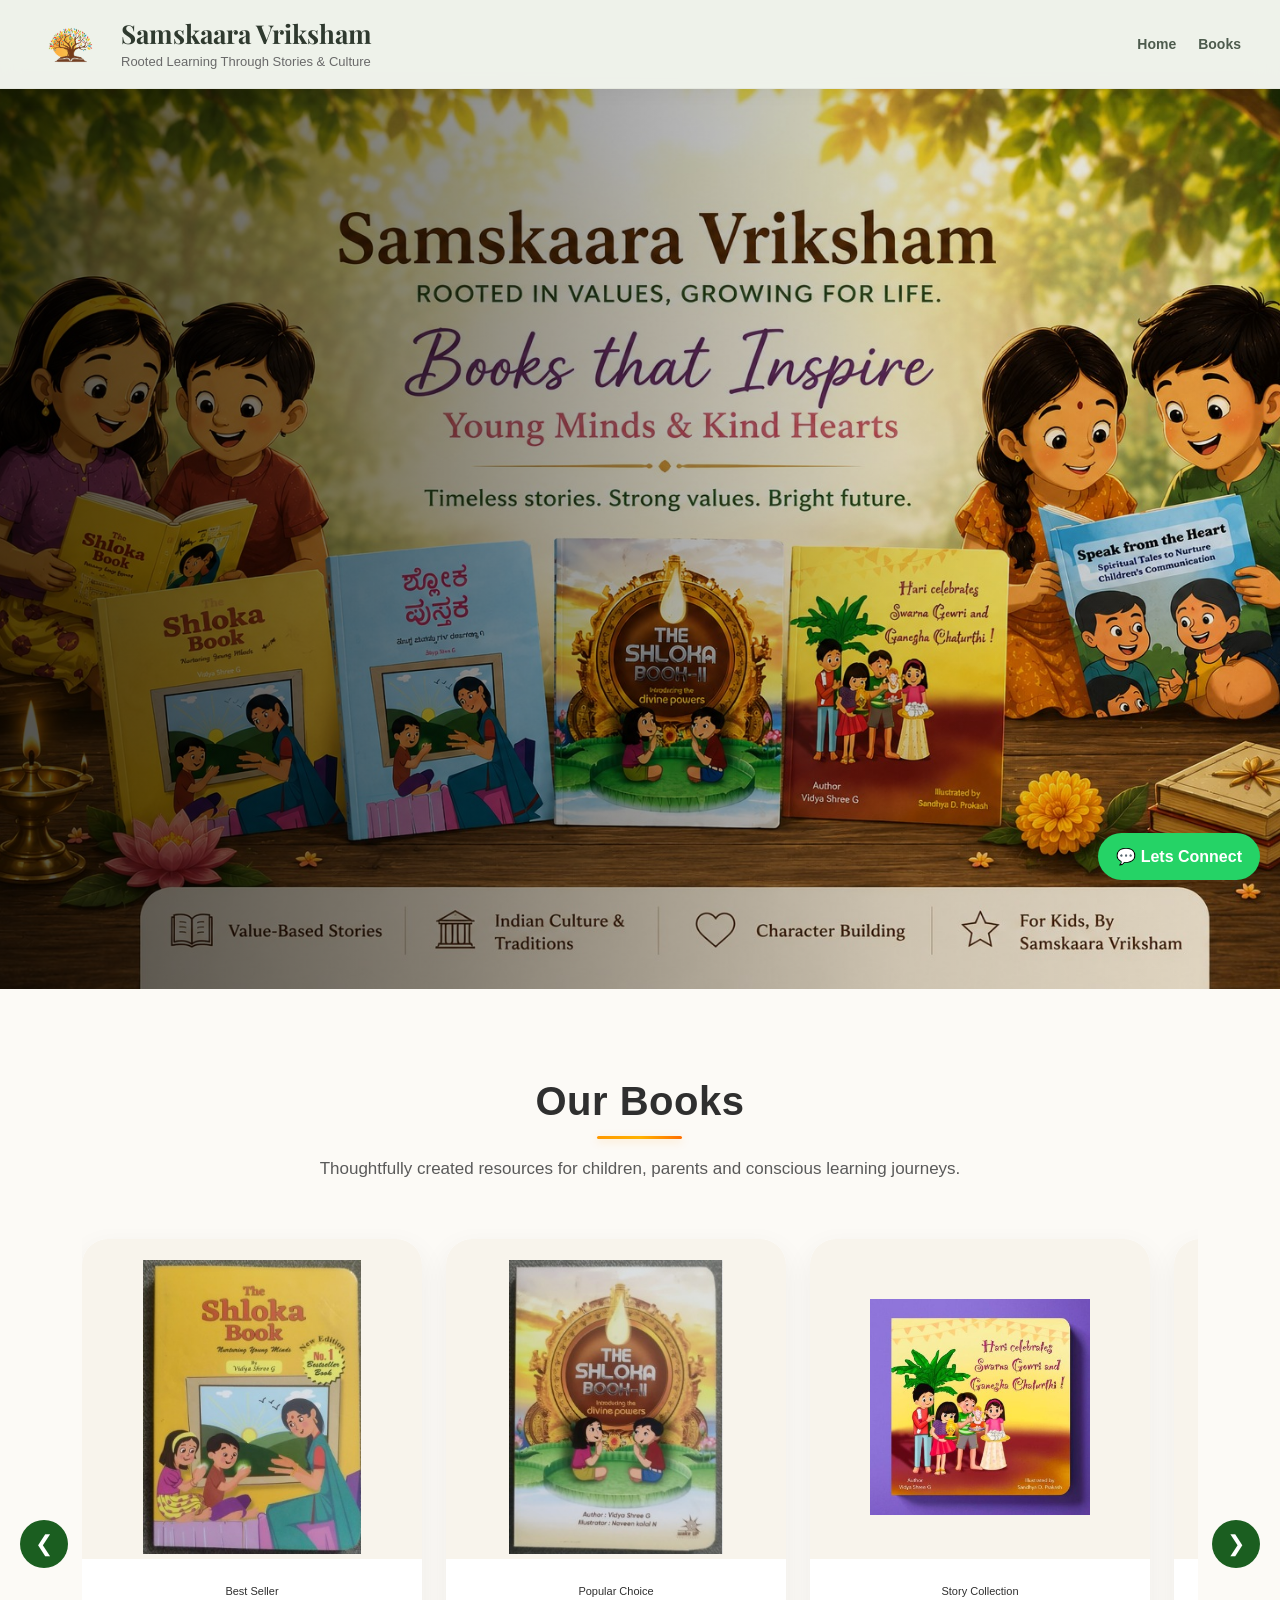
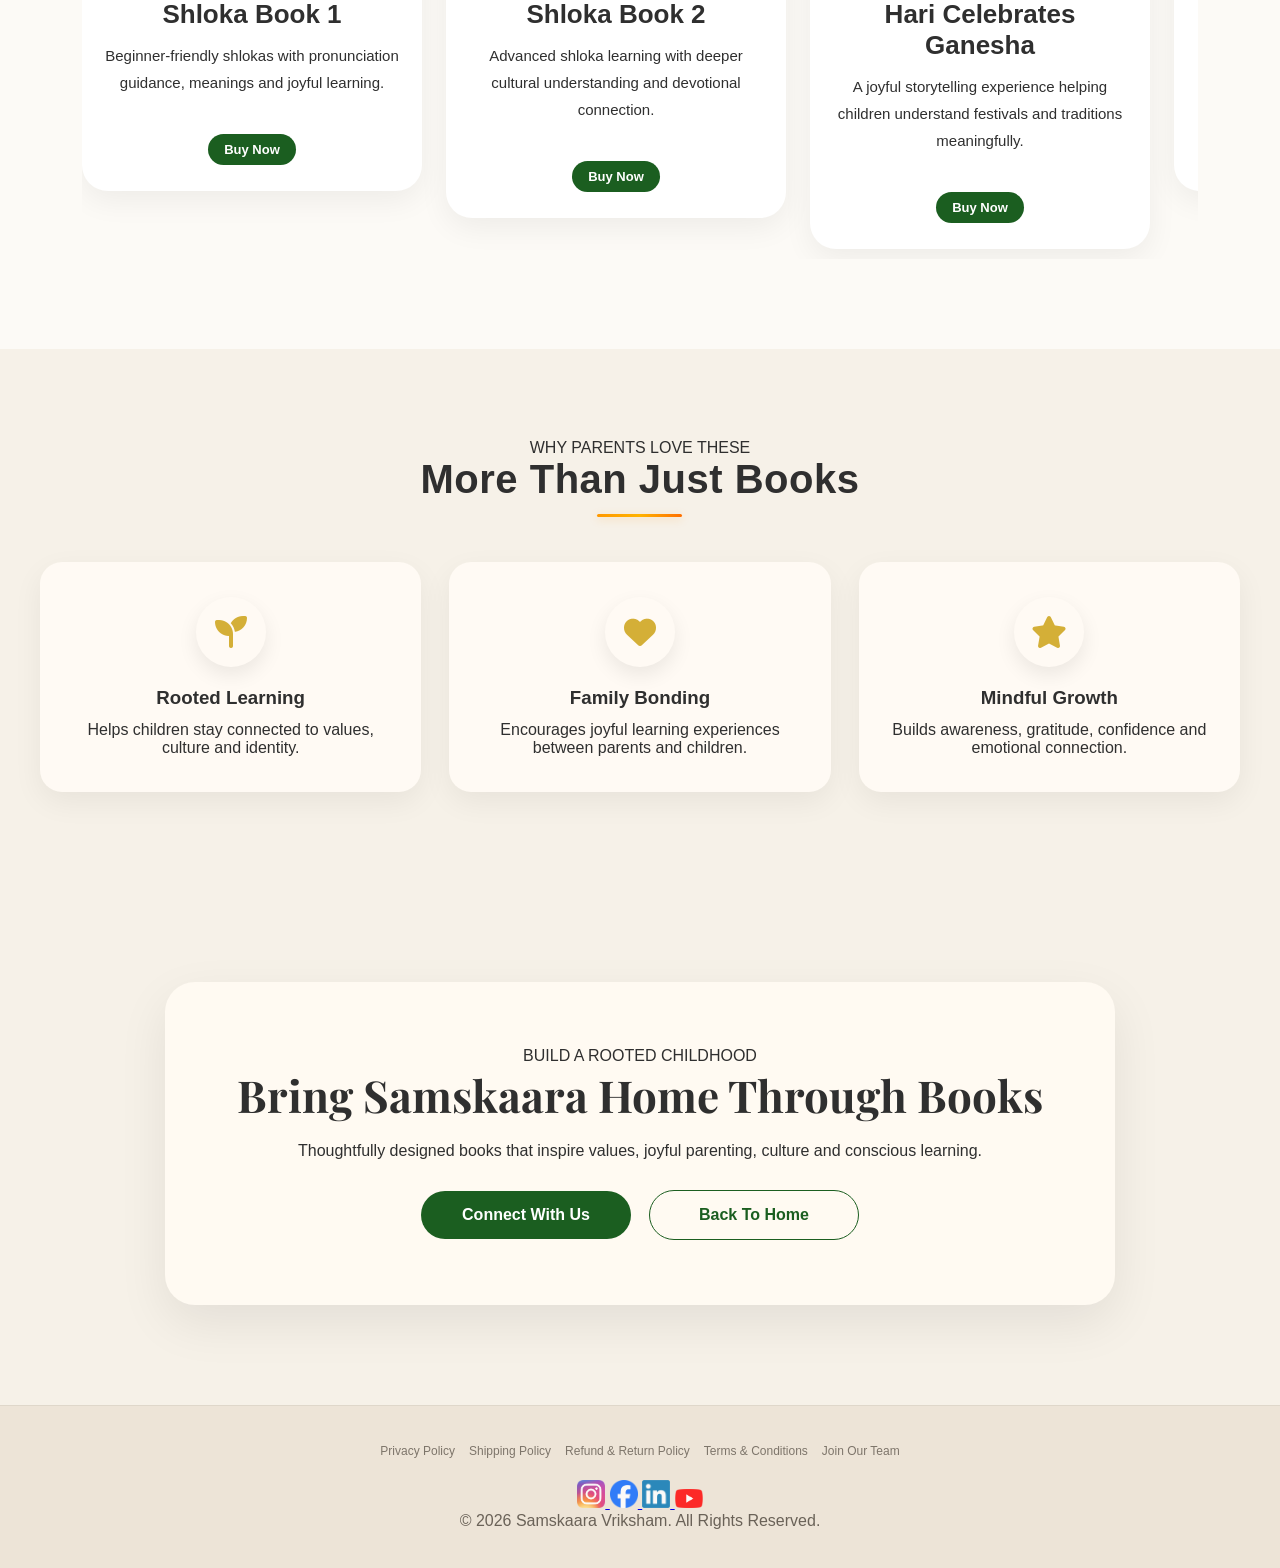
==== commit 426d8929: "Add files via upload" ====
--- a/books.html
+++ b/books.html
@@ -213,7 +213,7 @@
     <!-- LEFT -->
 
     <button class="slider-btn"
-            onclick="scrollBooks(-380)">
+            onclick="scrollBooks(-1)">
         ❮
     </button>
 
@@ -435,7 +435,7 @@
 		    <!-- RIGHT -->
 
     <button class="slider-btn"
-            onclick="scrollBooks(380)">
+            onclick="scrollBooks(1)">
         ❯
     </button>
 
@@ -638,15 +638,23 @@
 
 <script>
 
-function scrollBooks(value){
-
-    document.getElementById(
-        "booksSlider"
-    ).scrollBy({
-
-        left:value,
-
-        behavior:'smooth'
+function scrollBooks(direction) {
+
+    const slider = document.getElementById("booksSlider");
+
+    const card = slider.querySelector(".book-card, .gallery-card, div");
+
+    const style = window.getComputedStyle(slider);
+
+    const gap = parseInt(style.gap || 0);
+
+    const cardWidth = card ? card.offsetWidth : 300;
+
+    const scrollAmount = cardWidth + gap;
+
+    slider.scrollBy({
+        left: direction * scrollAmount,
+        behavior: "smooth"
     });
 }
 
--- a/css/style.css
+++ b/css/style.css
@@ -728,17 +728,32 @@
 /* GALLERY */
 
 .gallery-grid{
-    max-width:1200px;
-    margin:auto;
-
-    display:grid;
-    grid-template-columns:repeat(auto-fit,minmax(250px,1fr));
-    gap:20px;
+    max-width: 1200px;
+    margin: auto;
+
+    display: flex;
+    gap: 20px;
+
+    overflow-x: auto;
+    scroll-behavior: smooth;
+
+    padding: 10px 16px;
+
+    scrollbar-width: none;
+
+    scroll-snap-type: x mandatory;
+}
+
+.gallery-grid::-webkit-scrollbar{
+    display: none;
 }
 
 .gallery-grid img{
-    width:100%;
-    border-radius:18px;
+    width: 100%;
+    height: 280px;
+    object-fit: cover;
+
+    border-radius: 18px;
 }
 
 /* CTA */
@@ -1101,10 +1116,12 @@
 
 .gallery-card {
     flex: 0 0 auto;
-    width: 260px;
+    width: 280px;
     background: #fffaf4;
     border-radius: 20px;
     overflow: hidden;
+	max-width: 85vw;
+	scroll-snap-align: start;
 
     box-shadow:
         0 10px 25px rgba(0,0,0,0.08);
@@ -1159,6 +1176,8 @@
     gap: 24px;
     overflow-x: auto;
     scroll-behavior: smooth;
+    scroll-snap-type: x mandatory;
+    -webkit-overflow-scrolling: touch;
     padding: 10px;
     width: 100%;
 
@@ -1539,9 +1558,11 @@
 
     scroll-behavior:smooth;
 
-    padding:10px;
+    padding: 10px 16px;
 
     scrollbar-width:none;
+	
+	scroll-snap-type: x mandatory;
 }
 
 /* HIDE SCROLLBAR */
@@ -1558,27 +1579,27 @@
     flex:0 0 auto;
 
     width:320px;
+	 max-width: 85vw;
+	scroll-snap-align: center;
 }
 
 
 
 /* CARD */
 
-.testimonial-card {
+.testimonial-card{
+    flex: 0 0 85%;
+    max-width: 320px;
+
+    scroll-snap-align: center;
+
     background: #fffaf4;
-
     border-radius: 26px;
-
-    padding: 38px 32px;
+    padding: 28px 22px;
 
     text-align: center;
 
-    box-shadow:
-        0 10px 30px rgba(0,0,0,0.06);
-
-    transition: 0.35s ease;
-
-    border: 1px solid rgba(0,0,0,0.04);
+    box-shadow: 0 10px 30px rgba(0,0,0,0.06);
 }
 
 .testimonial-card:hover {
@@ -1643,19 +1664,17 @@
 		scroll-snap-type: x mandatory;
     }
 
-    .testimonial-card {
-        width: 85vw;   /* key fix */
-        max-width: 320px;
-        flex: 0 0 auto;
-		scroll-snap-align: center;
+    .testimonial-card{
+        flex: 0 0 85%;
+        max-width: 300px;
     }
 
     .testimonial-hero {
-        padding: 45px 20px;
+        padding: 40px 20px;
     }
 
     .testimonial-hero h3 {
-        font-size: 28px;
+        font-size: 26px;
     }
 
     .testimonial-hero p {
@@ -2862,7 +2881,7 @@
 ========================= */
 
 .schools-hero{
-    background: url('../images/schoolhero.JPEG');
+    background: url('../images/schoolhero.jpeg');
     background-size: cover;
     background-position: top center;
 }
@@ -3007,12 +3026,11 @@
 
 
 
-.books-hero{
-
-    background: url('../images/bookshero.JPEG');
+.books-hero {
+
+    background: url('../images/bookshero.jpeg');
     background-size: cover;
 
-    /* shift image slightly up so bottom is visible */
     background-position: center 30%;
 
     background-repeat: no-repeat;
@@ -3023,23 +3041,24 @@
     align-items: center;
 }
 
-.books-hero .hero-wrapper{
+.books-hero .hero-wrapper {
 
     width: 100%;
+
     display: flex;
 
-    justify-content: flex-end; /* move content right */
+    justify-content: flex-end;
 
     padding: 0 8%;
 }
 
-.books-hero .hero-text{
+.books-hero .hero-text {
 
     max-width: 420px;
 
     text-align: left;
 
-    margin-top: 260px; /* adjust vertically */
+    margin-top: 0;   /* ❌ remove 260px */
 
 }
 
@@ -3366,4 +3385,45 @@
 .premium-icon i{
     color: #d4af37;
     font-size: 32px;
+}
+
+@media (max-width: 768px) {
+
+    .books-hero {
+
+        min-height: 80vh; /* better than full screen on mobile */
+
+        background-position: center top; /* shows important top content */
+
+    }
+
+    .books-hero .hero-wrapper {
+
+        justify-content: center; /* center content on mobile */
+
+        padding: 0 20px;
+
+    }
+
+    .books-hero .hero-text {
+
+        max-width: 100%;
+
+        text-align: center;
+
+    }
+}
+
+#booksSlider {
+    display: flex;
+    gap: 24px;
+    overflow-x: auto;
+    scroll-behavior: smooth;
+    scroll-snap-type: x mandatory;
+    -webkit-overflow-scrolling: touch;
+}
+
+#booksSlider > * {
+    scroll-snap-align: start;
+    flex: 0 0 auto;
 }
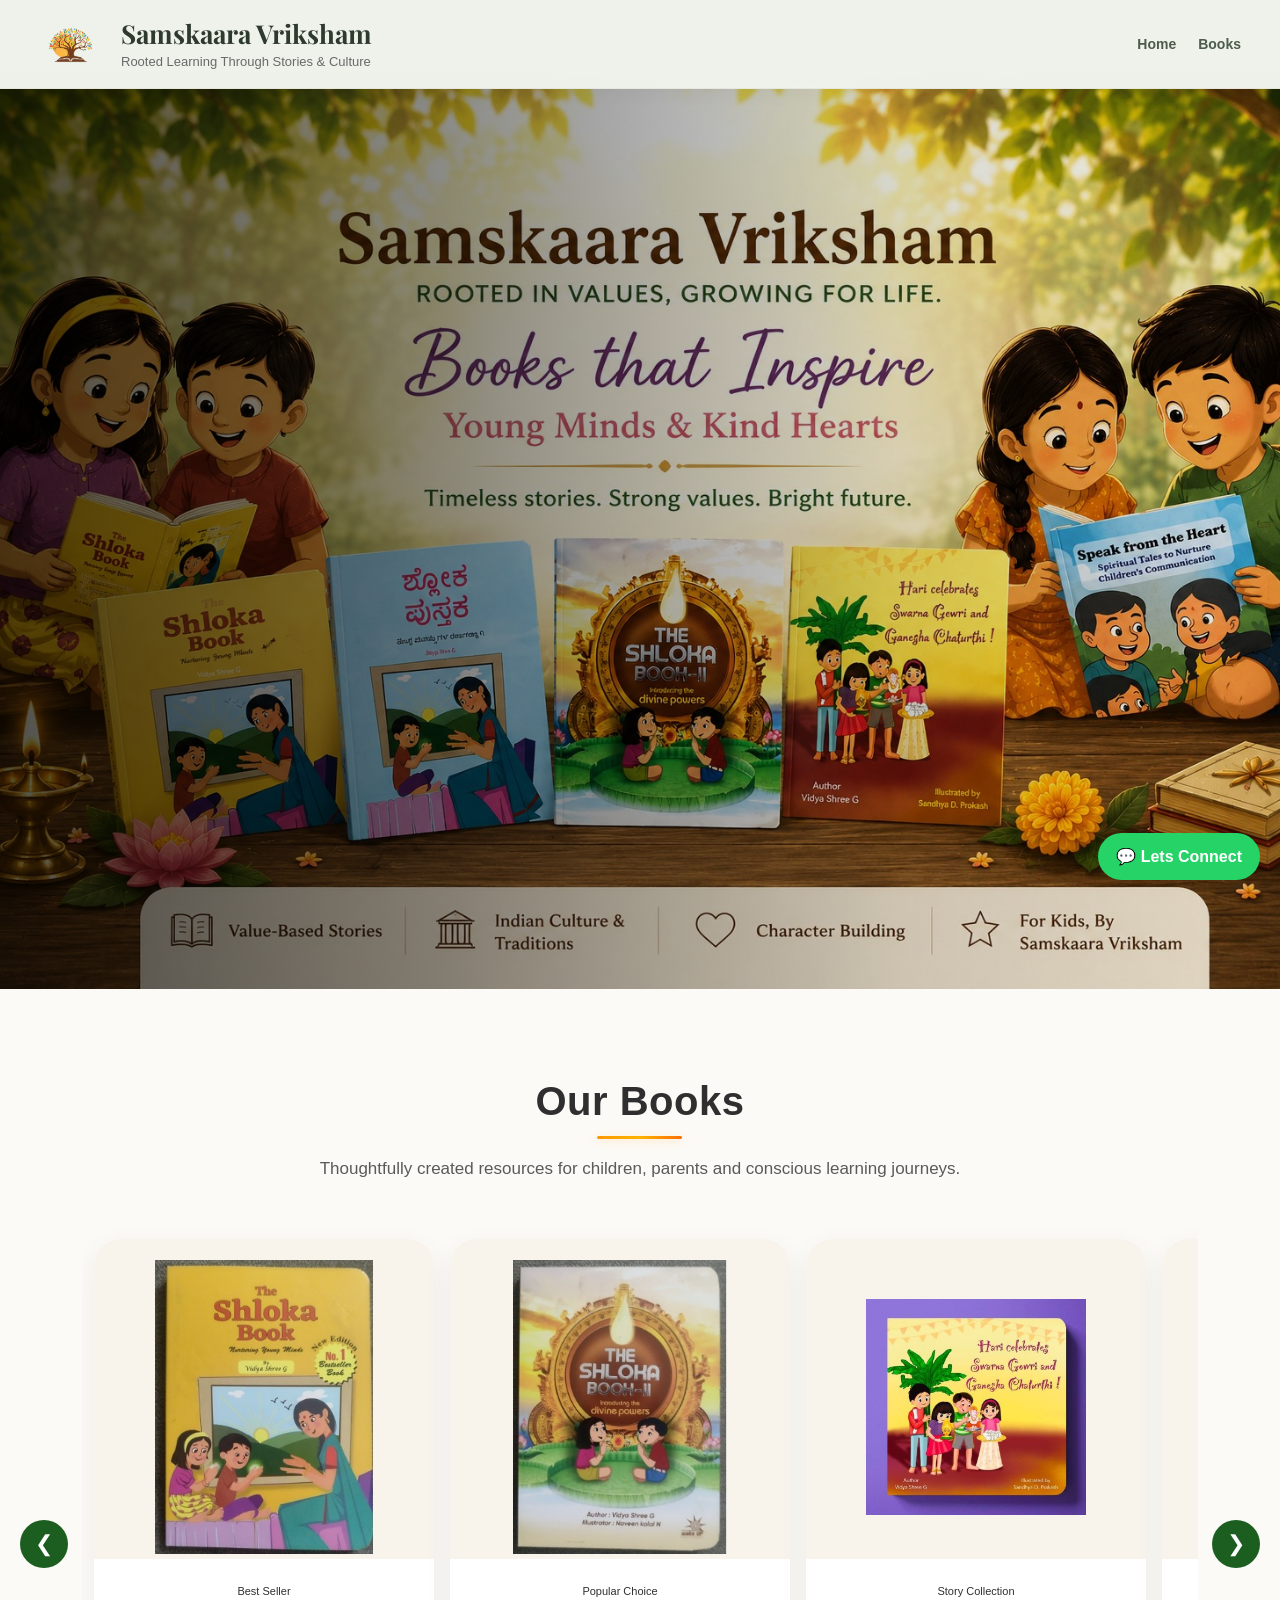
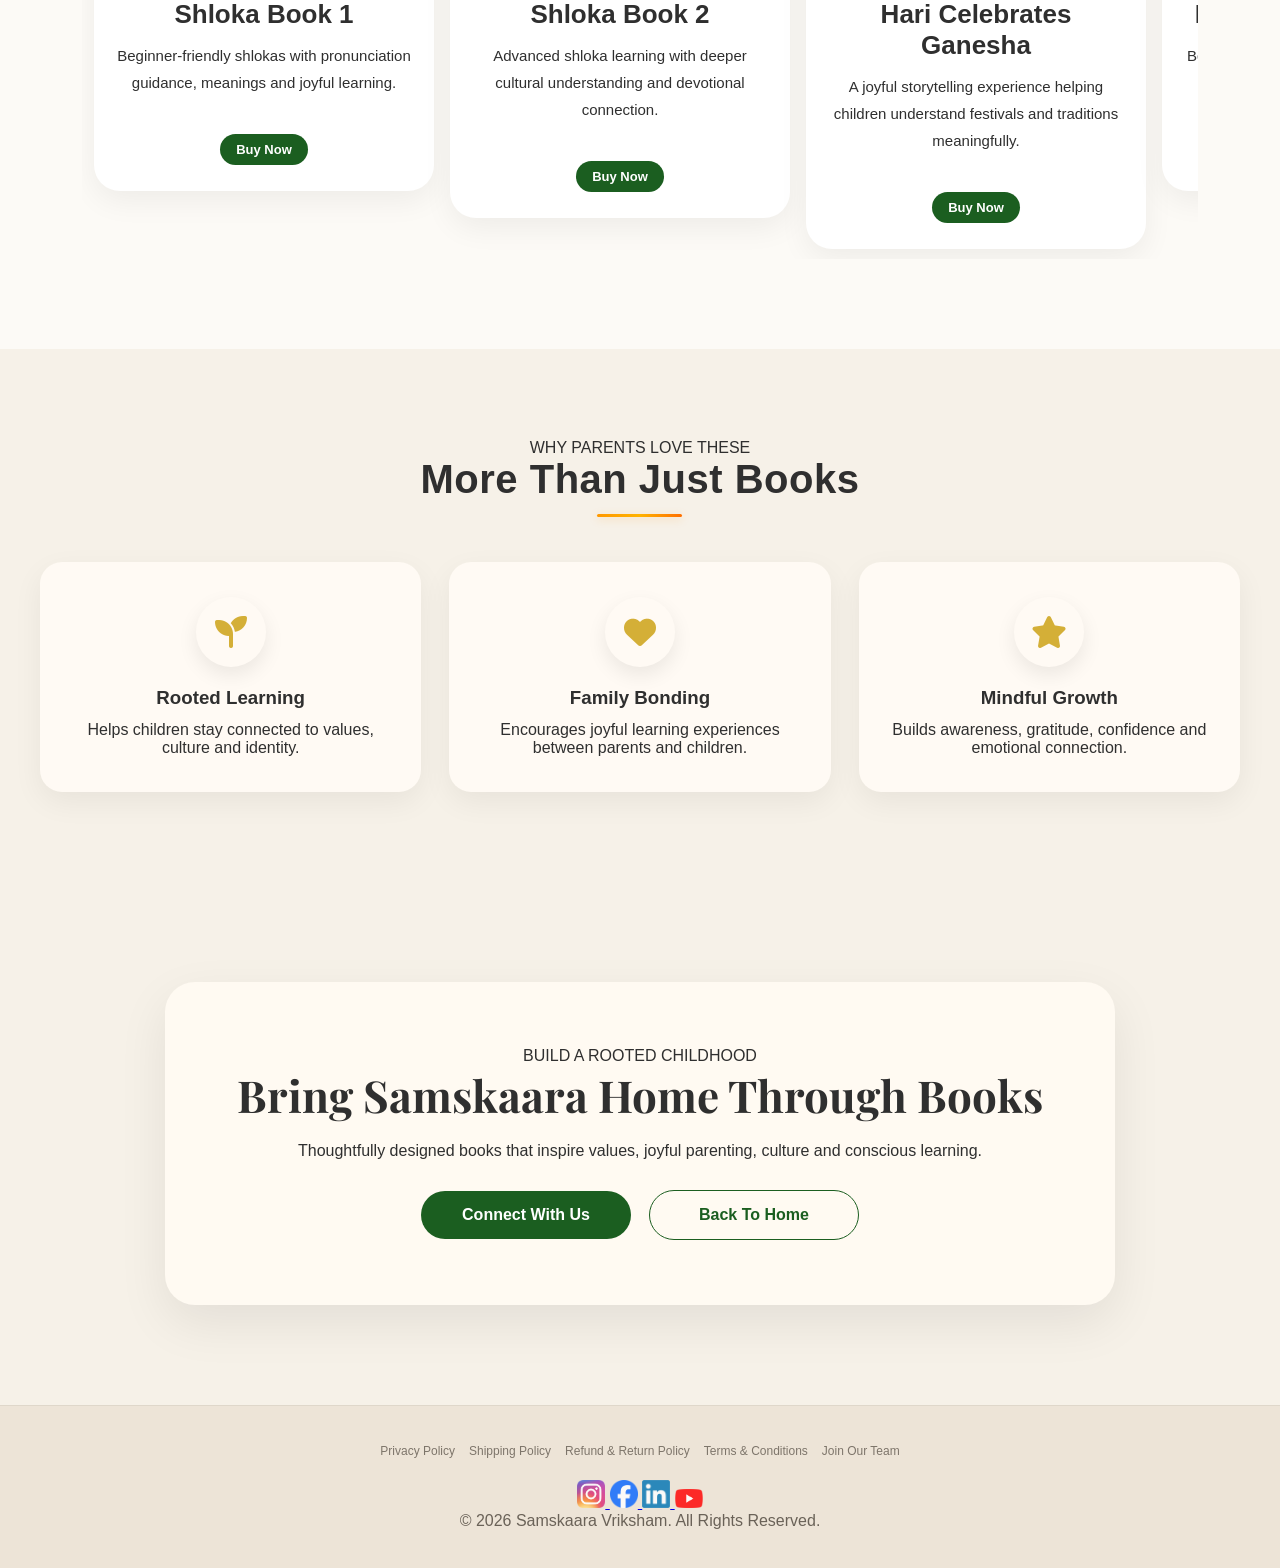
==== commit d67b69d3: "Add files via upload" ====
--- a/books.html
+++ b/books.html
@@ -642,15 +642,13 @@
 
     const slider = document.getElementById("booksSlider");
 
-    const card = slider.querySelector(".book-card, .gallery-card, div");
+    const card = slider.querySelector(".book-card");
 
     const style = window.getComputedStyle(slider);
 
     const gap = parseInt(style.gap || 0);
 
-    const cardWidth = card ? card.offsetWidth : 300;
-
-    const scrollAmount = cardWidth + gap;
+    const scrollAmount = card.offsetWidth + gap;
 
     slider.scrollBy({
         left: direction * scrollAmount,
--- a/css/style.css
+++ b/css/style.css
@@ -1135,13 +1135,25 @@
         0 18px 40px rgba(0,0,0,0.12);
 }
 
+/*.gallery-card img {
+    width: 100%;
+    height: 280px;         
+    object-fit: cover;
+
+   
+    object-position: center top;
+
+    border-radius: 12px;
+}*/
+
 .gallery-card img {
     width: 100%;
-    height: 280px;          /* adjust if needed */
+
+    aspect-ratio: 4 / 5;   /* or 1 / 1 if you prefer square */
+
     object-fit: cover;
 
-    /* shift focus slightly downward so top is visible */
-    object-position: center top;
+    object-position: center;
 
     border-radius: 12px;
 }
@@ -1544,62 +1556,49 @@
 
 /* SCROLLABLE TESTIMONIALS */
 
-.testimonial-grid{
-
-    max-width:1200px;
-
-    margin:auto;
-
-    display:flex;
-
-    gap:24px;
-
-    overflow-x:auto;
-
-    scroll-behavior:smooth;
-
-    padding: 10px 16px;
-
-    scrollbar-width:none;
-	
-	scroll-snap-type: x mandatory;
-}
-
-/* HIDE SCROLLBAR */
-
-.testimonial-grid::-webkit-scrollbar{
-
-    display:none;
+.testimonial-grid {
+    display: flex;
+    gap: 16px;
+
+    overflow-x: auto;
+    overflow-y: hidden;
+
+    scroll-snap-type: x mandatory;
+
+    -webkit-overflow-scrolling: touch;
+
+    padding: 10px 12px;
+
+    margin: 0 auto;
+
+    width: 100%;
+    max-width: 100%;
+    box-sizing: border-box;
+
+    scrollbar-width: none;
+}
+.testimonial-grid::-webkit-scrollbar {
+    display: none;
 }
 
 /* CARD WIDTH */
 
-.testimonial-card{
-
-    flex:0 0 auto;
-
-    width:320px;
-	 max-width: 85vw;
-	scroll-snap-align: center;
-}
-
-
-
-/* CARD */
-
-.testimonial-card{
+.testimonial-card {
     flex: 0 0 85%;
-    max-width: 320px;
+    max-width: 85vw;
 
     scroll-snap-align: center;
 
     background: #fffaf4;
     border-radius: 26px;
-    padding: 28px 22px;
+
+    padding: 24px 18px;
 
     text-align: center;
 
     box-shadow: 0 10px 30px rgba(0,0,0,0.06);
+
+    box-sizing: border-box;
 }
 
 .testimonial-card:hover {
@@ -1659,14 +1658,13 @@
 @media (max-width: 768px) {
 
     .testimonial-grid {
+        padding: 10px 10px;
         gap: 16px;
-        padding: 10px 16px;
-		scroll-snap-type: x mandatory;
-    }
-
-    .testimonial-card{
-        flex: 0 0 85%;
-        max-width: 300px;
+    }
+
+    .testimonial-card {
+        flex: 0 0 88%;
+        max-width: 88vw;
     }
 
     .testimonial-hero {
@@ -1679,6 +1677,12 @@
 
     .testimonial-hero p {
         font-size: 14px;
+    }
+	
+	.slider-container {
+        width: 100%;
+        overflow: hidden;
+		position: relative;
     }
 }
 
@@ -3416,14 +3420,31 @@
 
 #booksSlider {
     display: flex;
-    gap: 24px;
+    gap: 16px;
+
     overflow-x: auto;
     scroll-behavior: smooth;
+
     scroll-snap-type: x mandatory;
+
     -webkit-overflow-scrolling: touch;
-}
-
-#booksSlider > * {
-    scroll-snap-align: start;
-    flex: 0 0 auto;
+
+    padding: 10px 12px;
+
+    width: 100%;
+    box-sizing: border-box;
+
+    scrollbar-width: none;
+}
+
+#booksSlider::-webkit-scrollbar {
+    display: none;
+}
+
+@media (max-width: 768px) {
+
+    #booksSlider .book-card {
+        flex: 0 0 88%;
+        max-width: 88vw;
+    }
 }
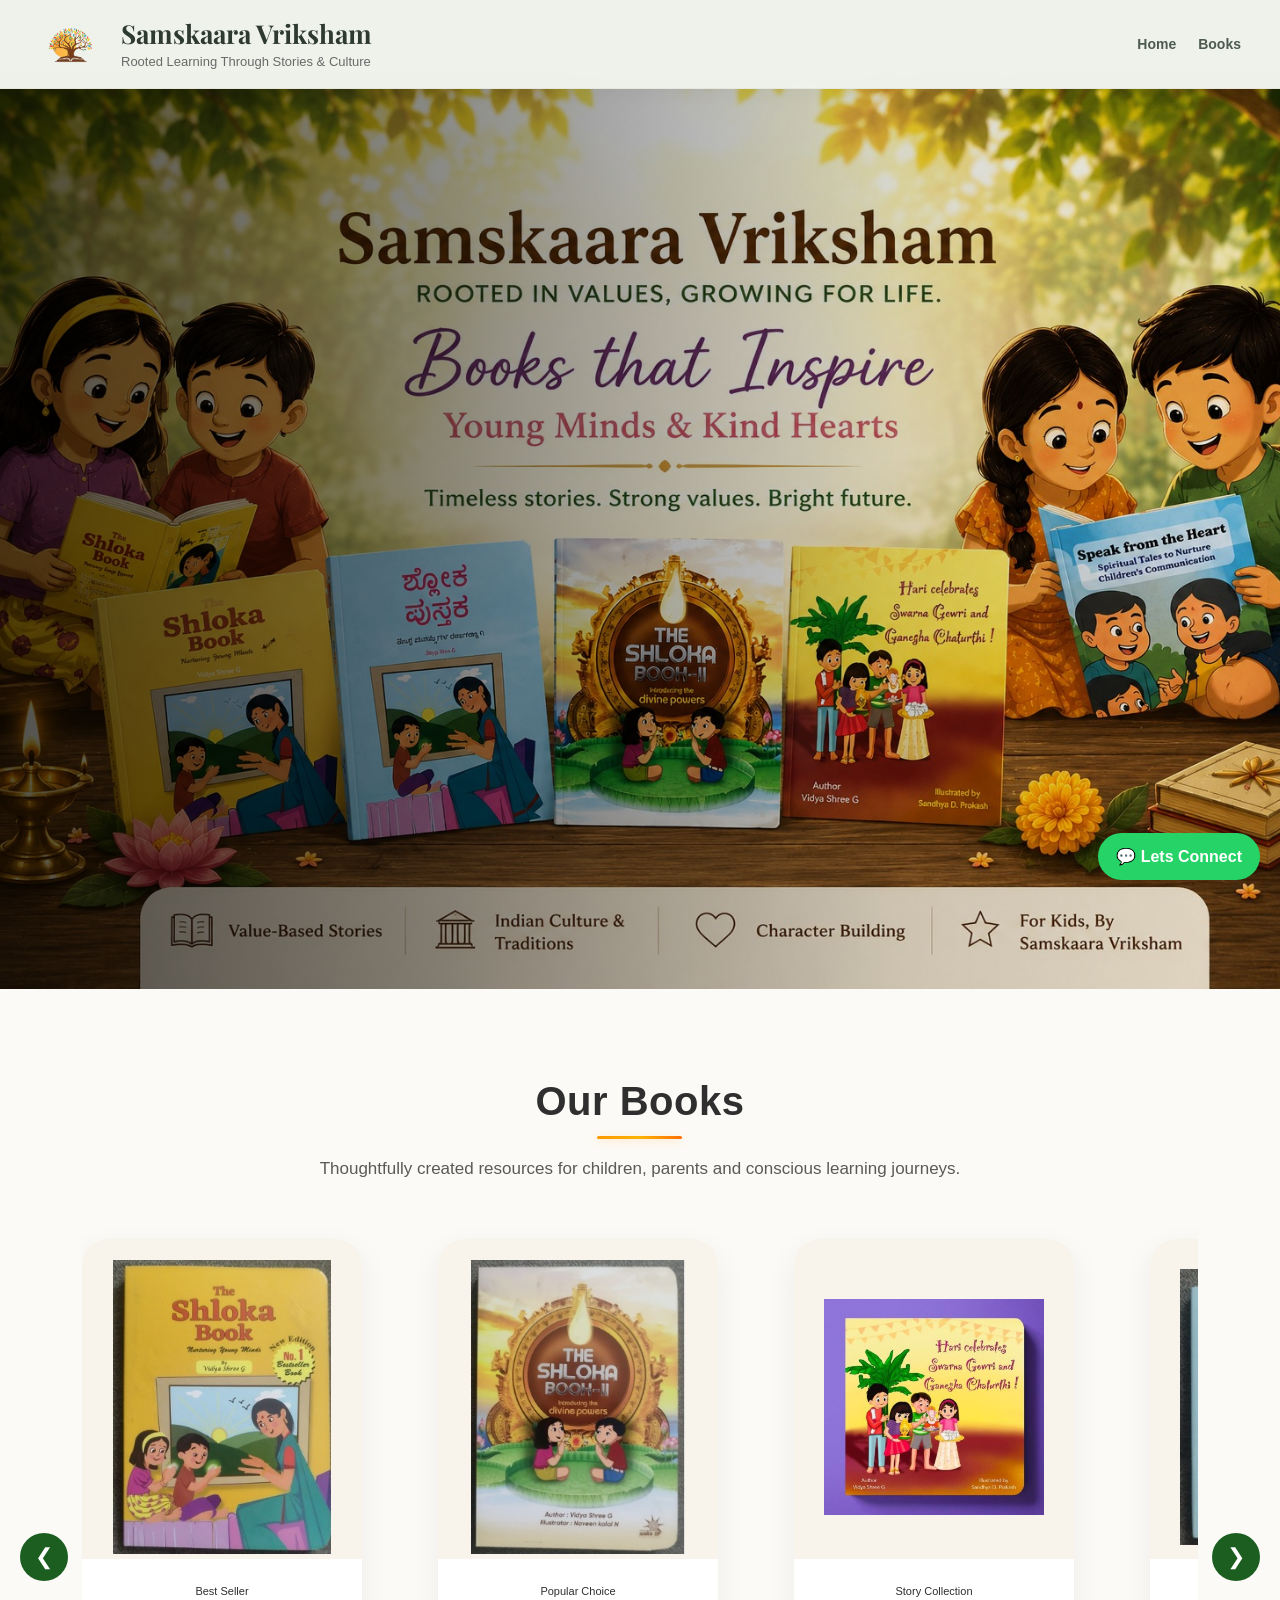
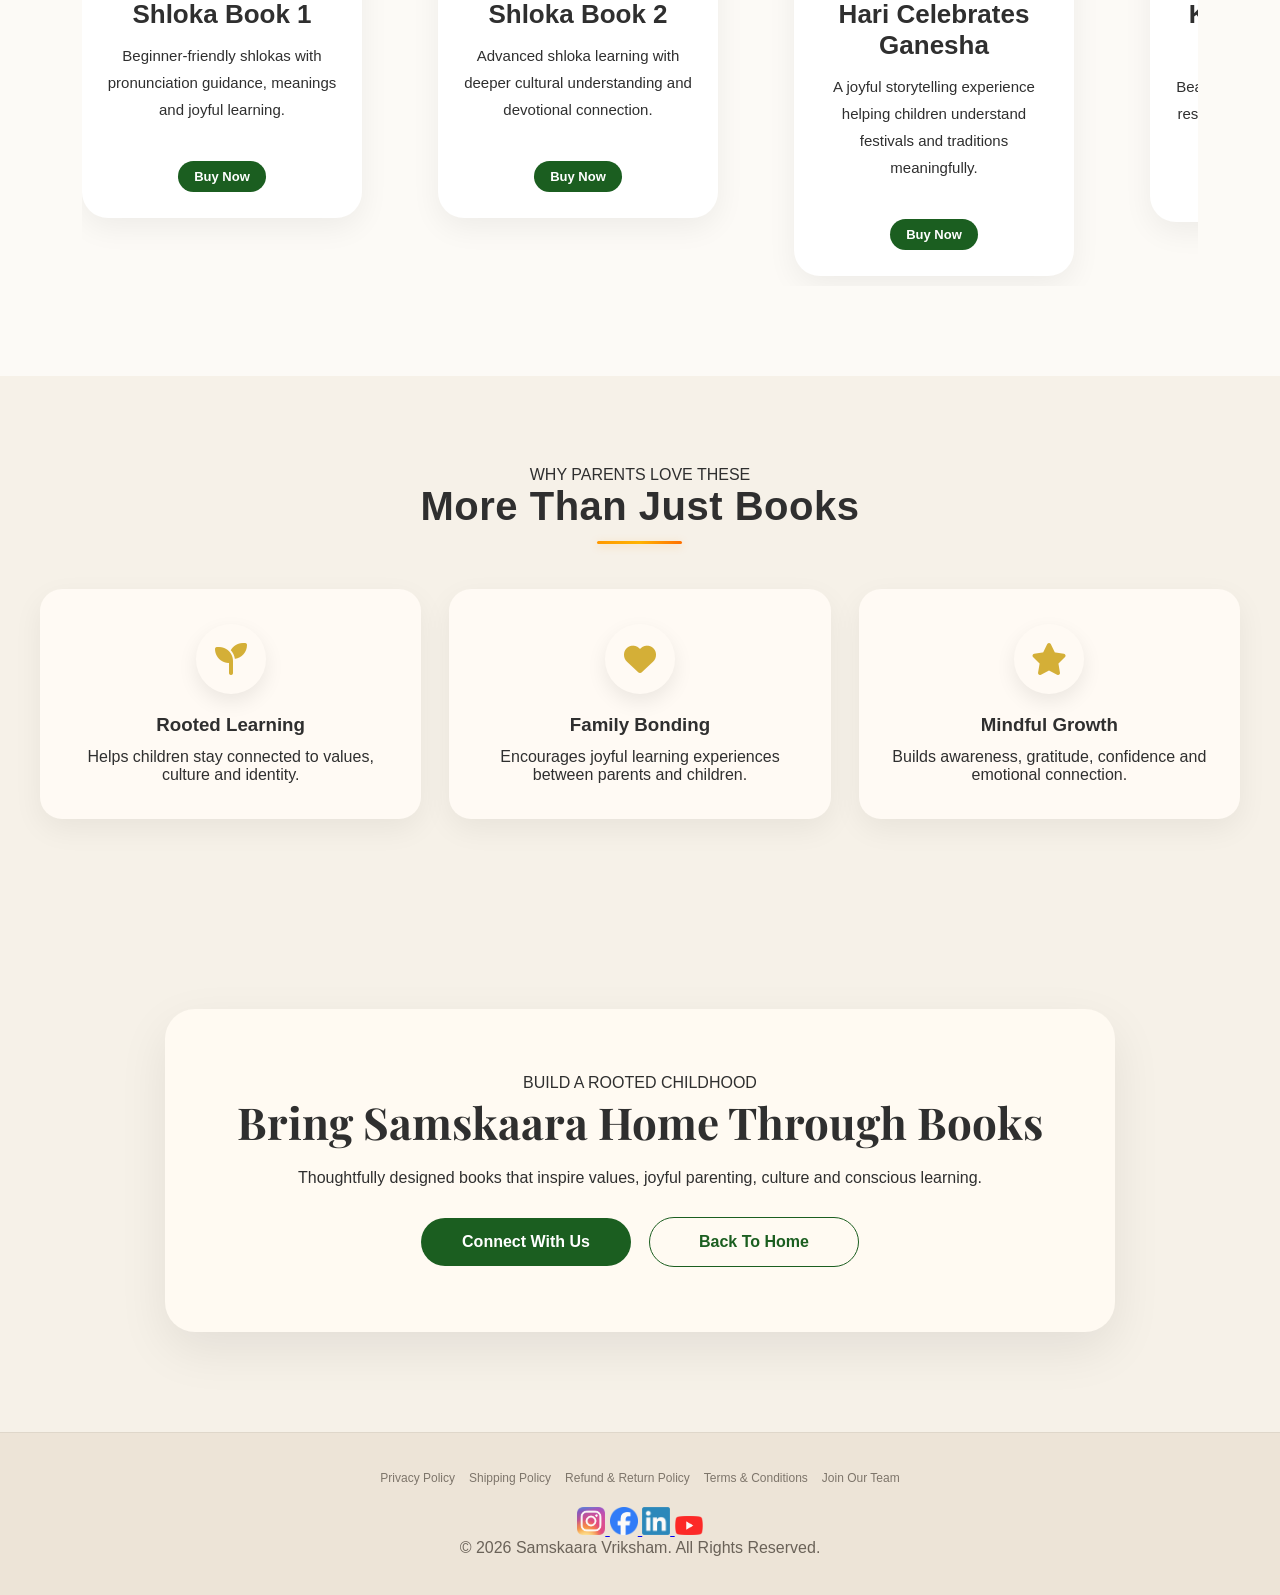
==== commit b8e4b04b: "Add files via upload" ====
--- a/books.html
+++ b/books.html
@@ -639,19 +639,16 @@
 <script>
 
 function scrollBooks(direction) {
-
     const slider = document.getElementById("booksSlider");
 
-    const card = slider.querySelector(".book-card");
-
-    const style = window.getComputedStyle(slider);
-
-    const gap = parseInt(style.gap || 0);
-
-    const scrollAmount = card.offsetWidth + gap;
+    const card = slider.querySelector(".premium-book-card");
+    if (!card) return;
+
+    const cardWidth = card.offsetWidth;
+    const gap = 16;
 
     slider.scrollBy({
-        left: direction * scrollAmount,
+        left: direction * (cardWidth + gap),
         behavior: "smooth"
     });
 }
--- a/css/style.css
+++ b/css/style.css
@@ -3420,31 +3420,46 @@
 
 #booksSlider {
     display: flex;
+    flex-wrap: nowrap;
     gap: 16px;
 
     overflow-x: auto;
+    overflow-y: hidden;
+
     scroll-behavior: smooth;
-
     scroll-snap-type: x mandatory;
 
     -webkit-overflow-scrolling: touch;
-
-    padding: 10px 12px;
 
     width: 100%;
     box-sizing: border-box;
 
-    scrollbar-width: none;
+    padding: 10px 12px;
 }
 
 #booksSlider::-webkit-scrollbar {
     display: none;
 }
 
+.premium-book-card {
+    flex: 0 0 auto;
+    width: 280px;
+    scroll-snap-align: start;
+}
+
+#booksSlider .book-card {
+    flex: 0 0 auto;             /* IMPORTANT FIX */
+    width: 280px;
+
+    scroll-snap-align: start;
+
+    border-radius: 20px;
+    overflow: hidden;
+}
+
+/* MOBILE */
 @media (max-width: 768px) {
-
-    #booksSlider .book-card {
-        flex: 0 0 88%;
-        max-width: 88vw;
+    .premium-book-card {
+        width: 85vw;
     }
 }
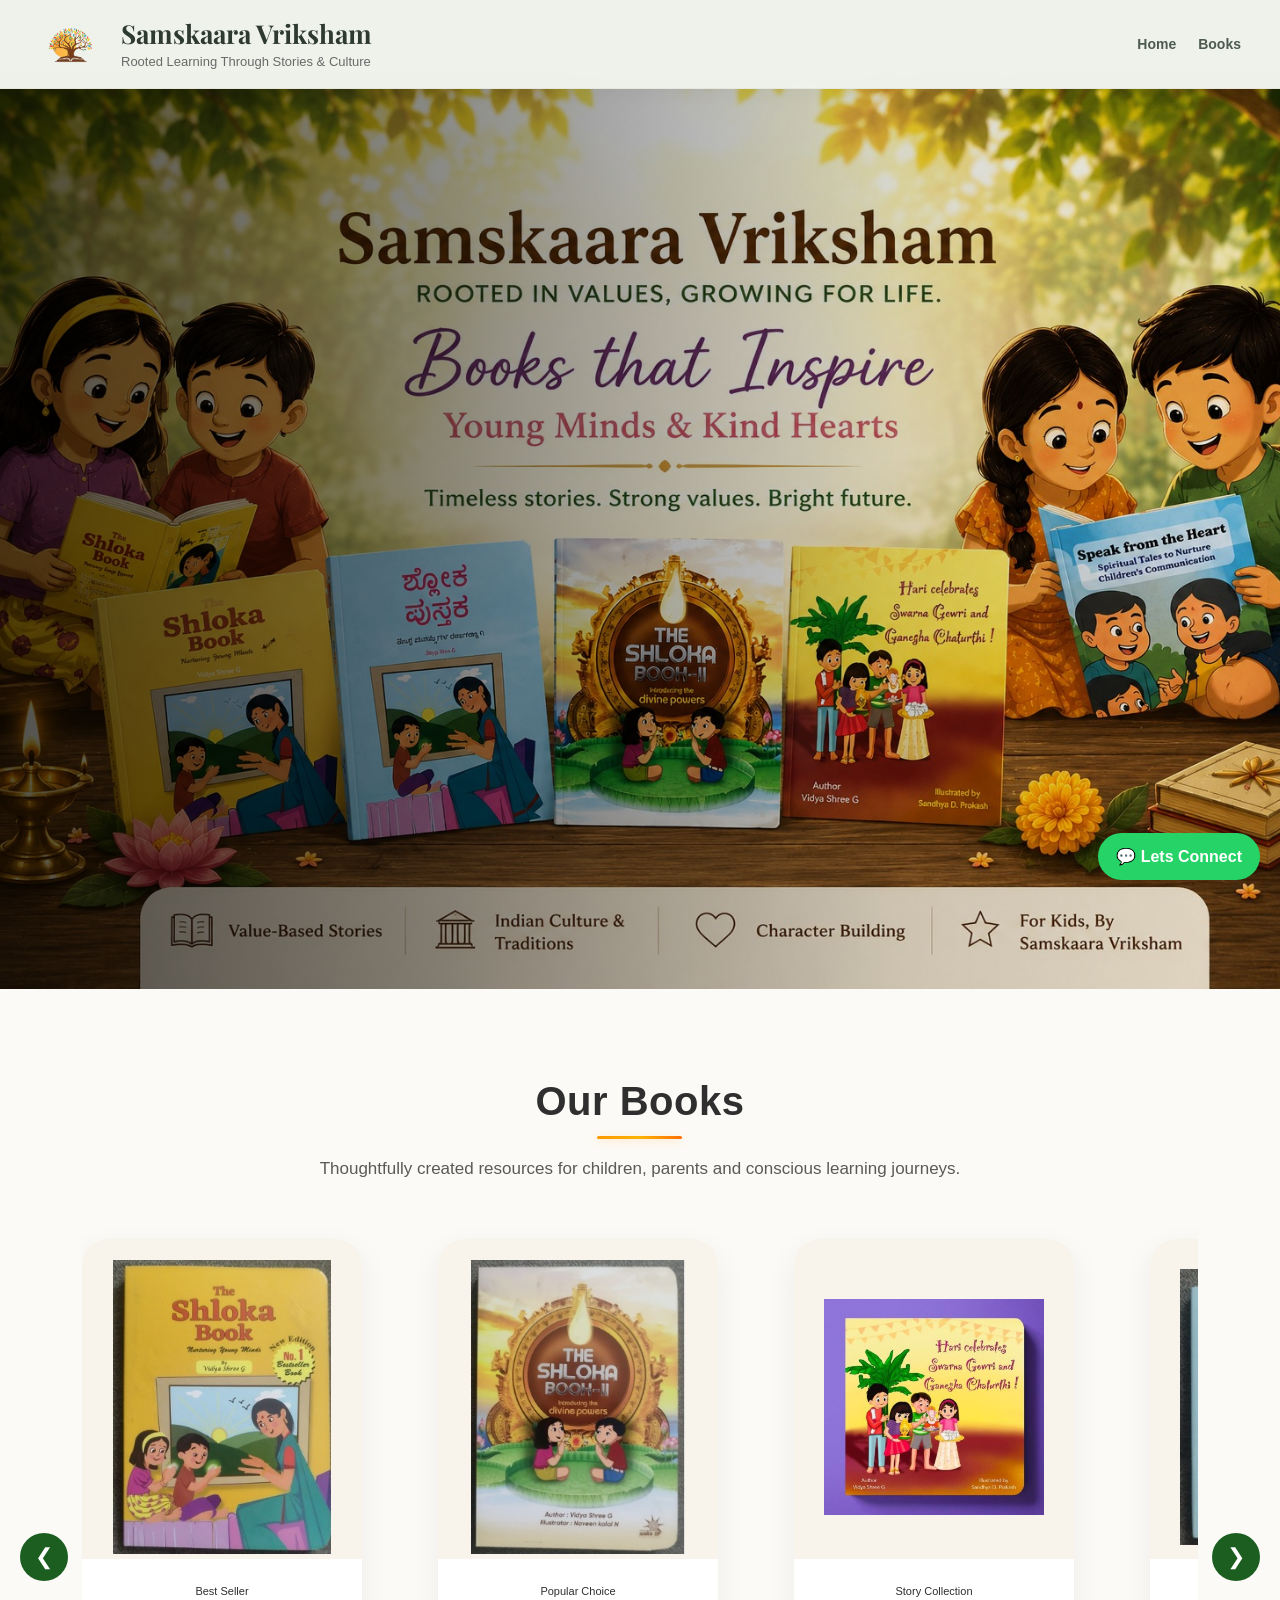
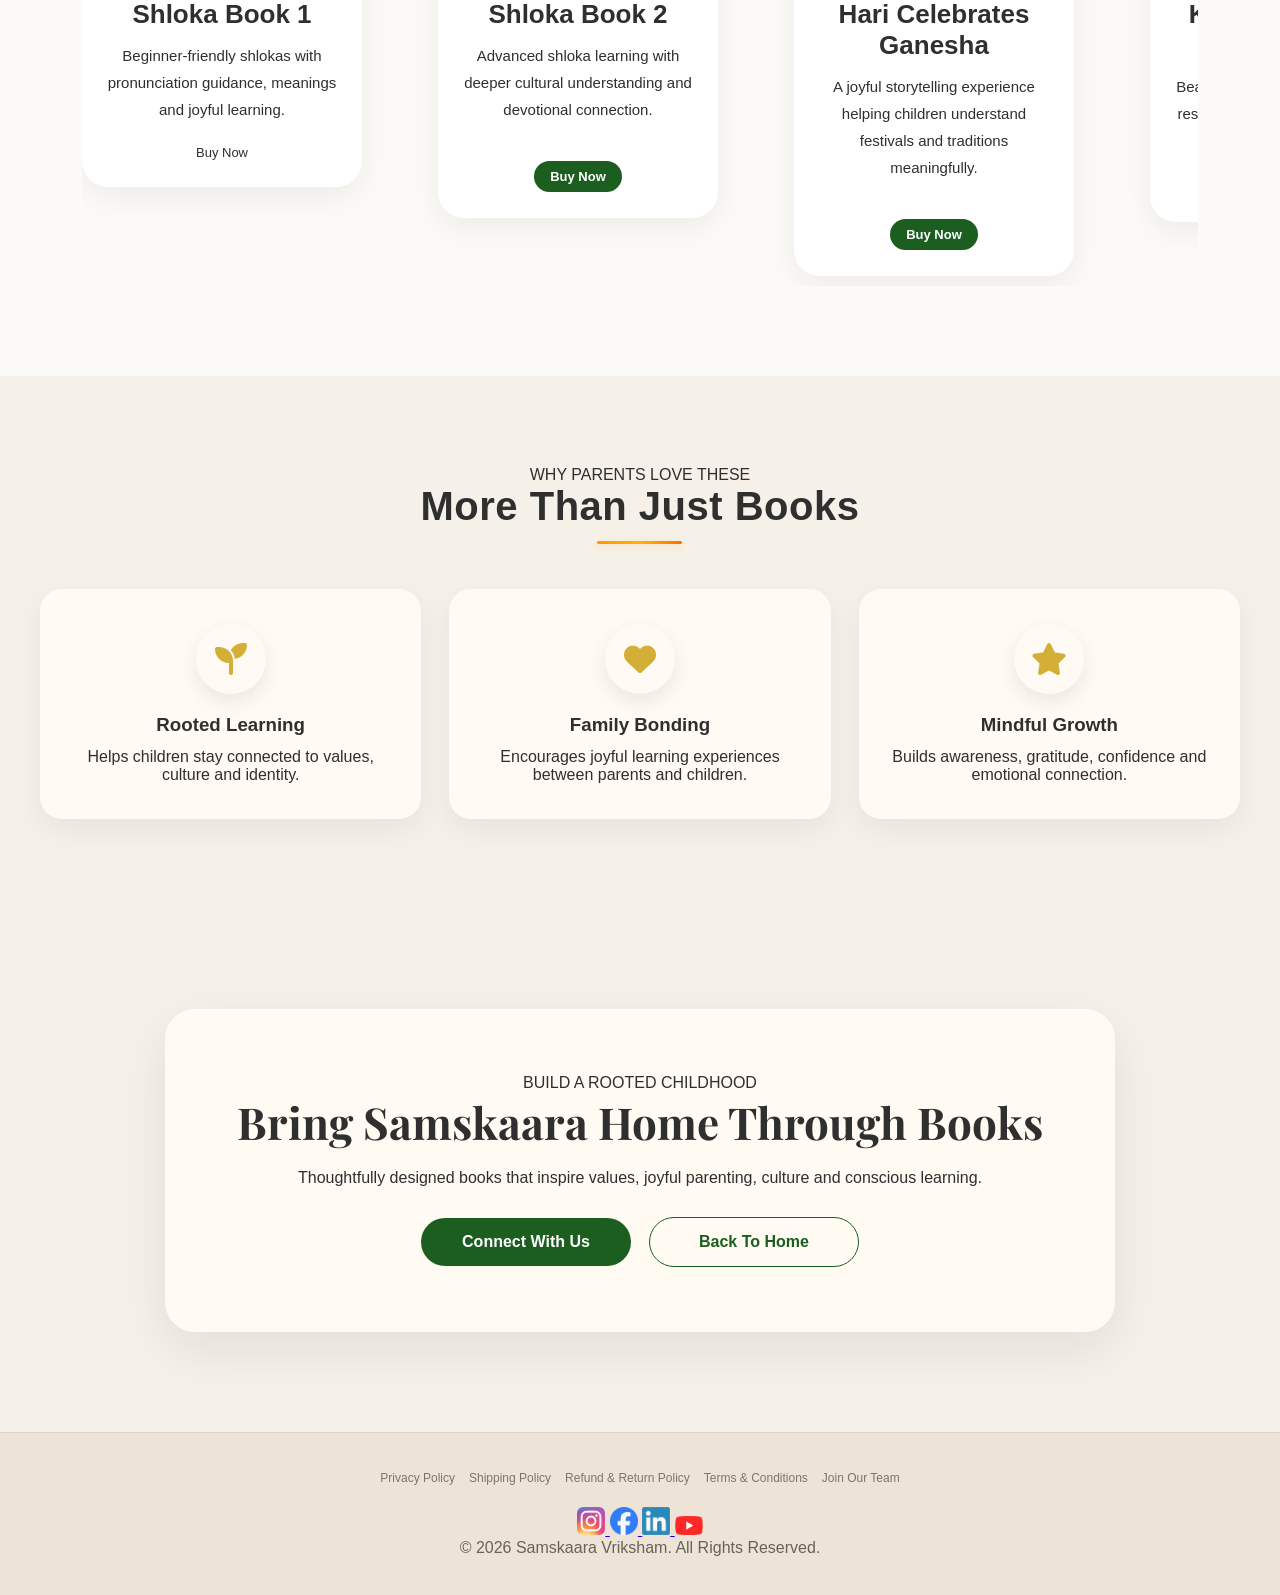
==== commit b7b7463c: "Add files via upload" ====
--- a/books.html
+++ b/books.html
@@ -254,7 +254,7 @@
 							meanings and joyful learning.
 						</p>
 
-						<span class="quick-btn">
+						<span class="quick-btn-b">
 							Buy Now
 						</span>
 
--- a/css/style.css
+++ b/css/style.css
@@ -3457,9 +3457,46 @@
     overflow: hidden;
 }
 
+.quick-btn-b {
+    margin-top: auto;
+    font-size: 13px;
+    padding: 6px 10px;
+}
+
 /* MOBILE */
 @media (max-width: 768px) {
+
     .premium-book-card {
         width: 85vw;
+        min-width: 85vw;
+
+        display: flex;
+        flex-direction: column;
+		flex: 0 0 100%;
+
+        height: auto;
+    }
+	
+    .book-content h3 {
+        font-size: 16px;
+        line-height: 1.2;
+    }
+
+    .book-content p {
+        font-size: 13px;
+        line-height: 1.4;
+
+        display: -webkit-box;
+        -webkit-line-clamp: 3;
+        -webkit-box-orient: vertical;
+        overflow: hidden;
+    }
+
+    .book-image {
+        height: 160px;
+        object-fit: cover;
+    }
+    #booksSlider {
+        padding: 10px 0;
     }
 }
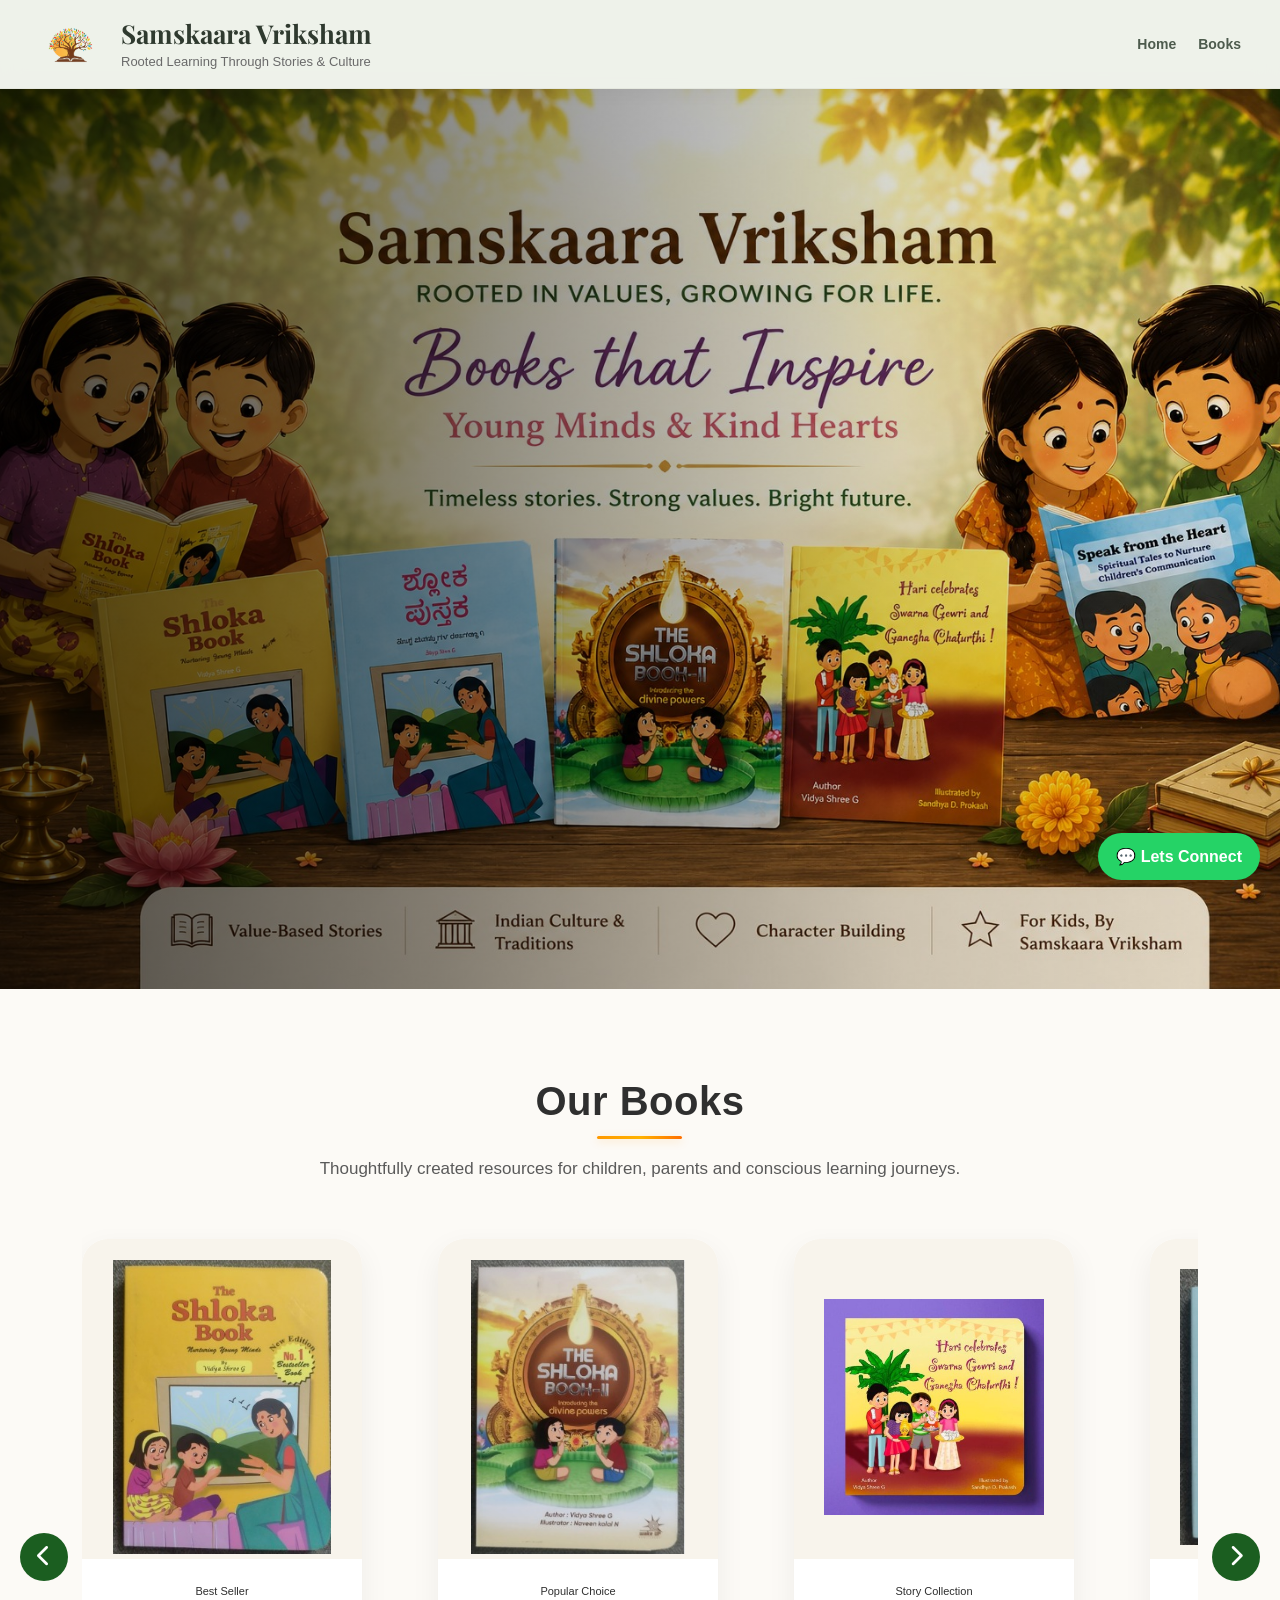
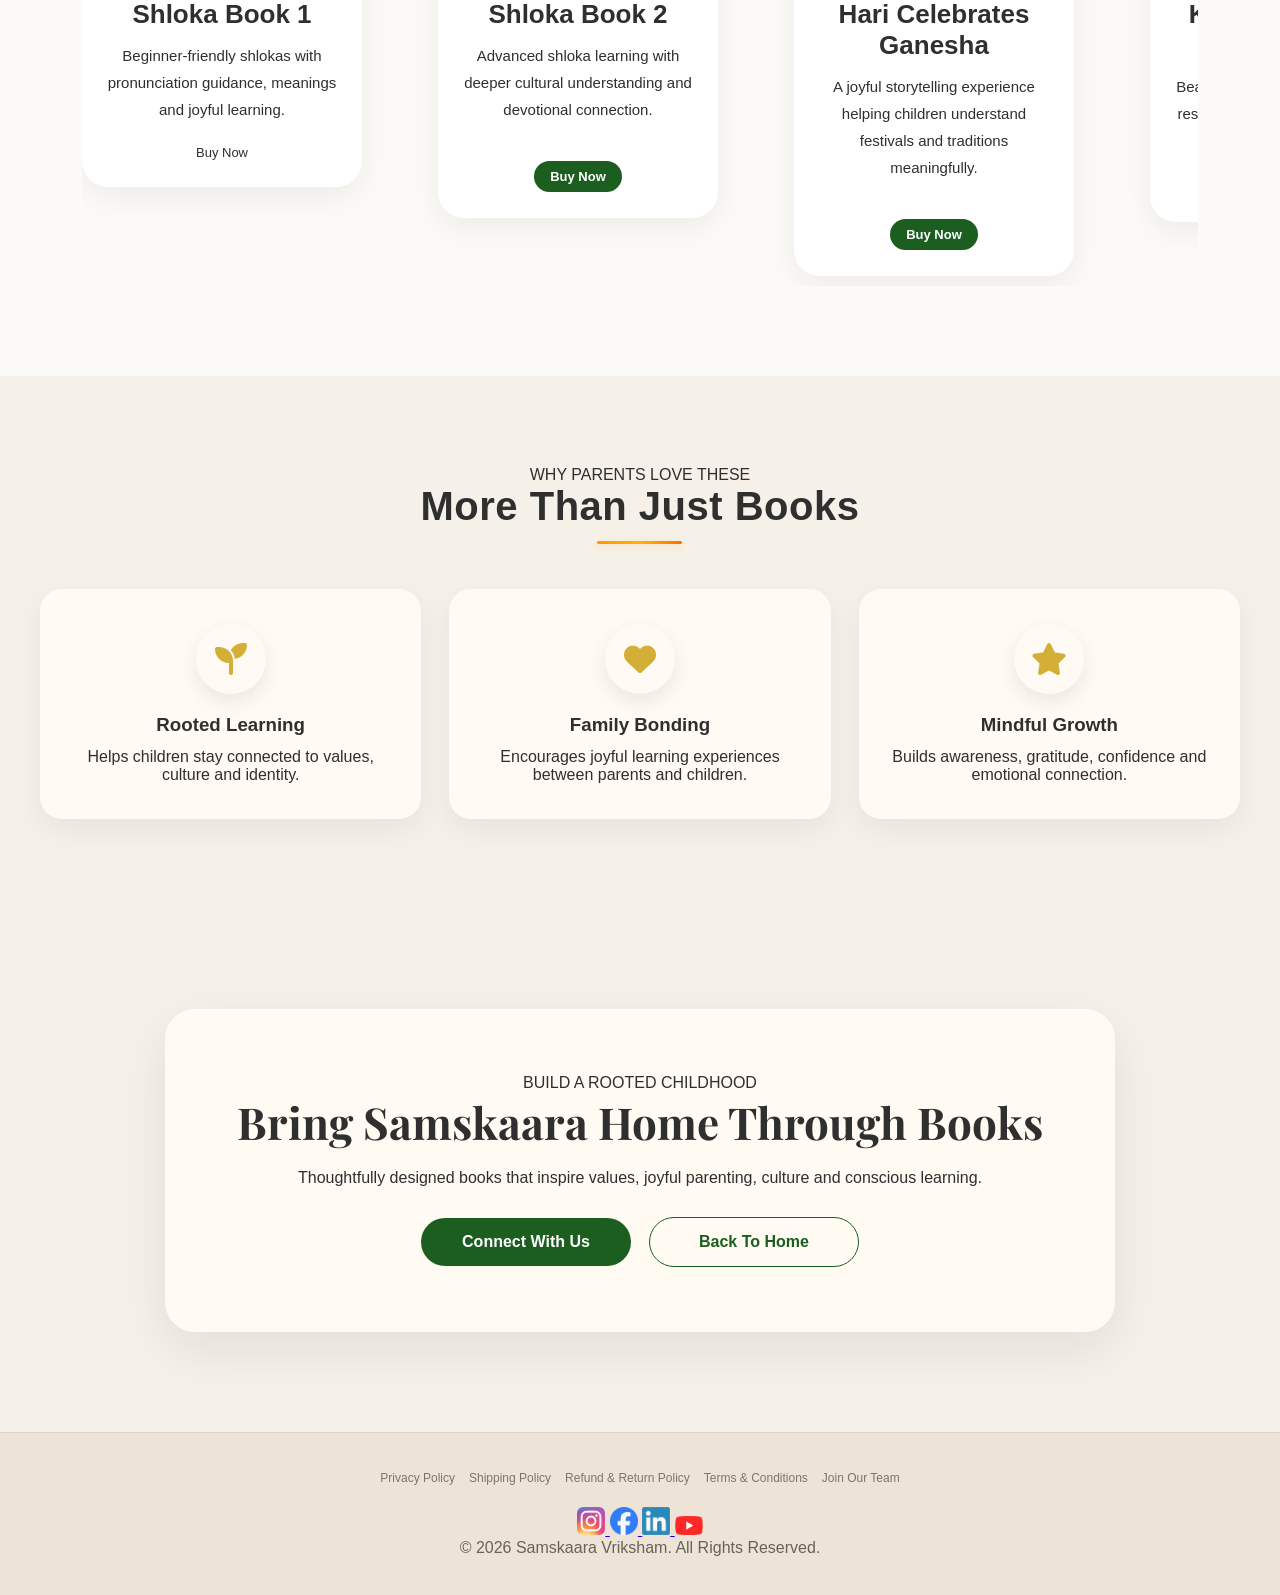
==== commit 247de5e1: "Add files via upload" ====
--- a/books.html
+++ b/books.html
@@ -214,7 +214,7 @@
 
     <button class="slider-btn"
             onclick="scrollBooks(-1)">
-        ❮
+        <i class="fas fa-chevron-left"></i>
     </button>
 
     <!-- BOOK GRID -->
@@ -436,7 +436,7 @@
 
     <button class="slider-btn"
             onclick="scrollBooks(1)">
-        ❯
+        <i class="fas fa-chevron-right"></i>
     </button>
 
 </div>
--- a/css/style.css
+++ b/css/style.css
@@ -3472,7 +3472,7 @@
 
         display: flex;
         flex-direction: column;
-		flex: 0 0 100%;
+		
 
         height: auto;
     }
@@ -3499,4 +3499,4 @@
     #booksSlider {
         padding: 10px 0;
     }
-}+}
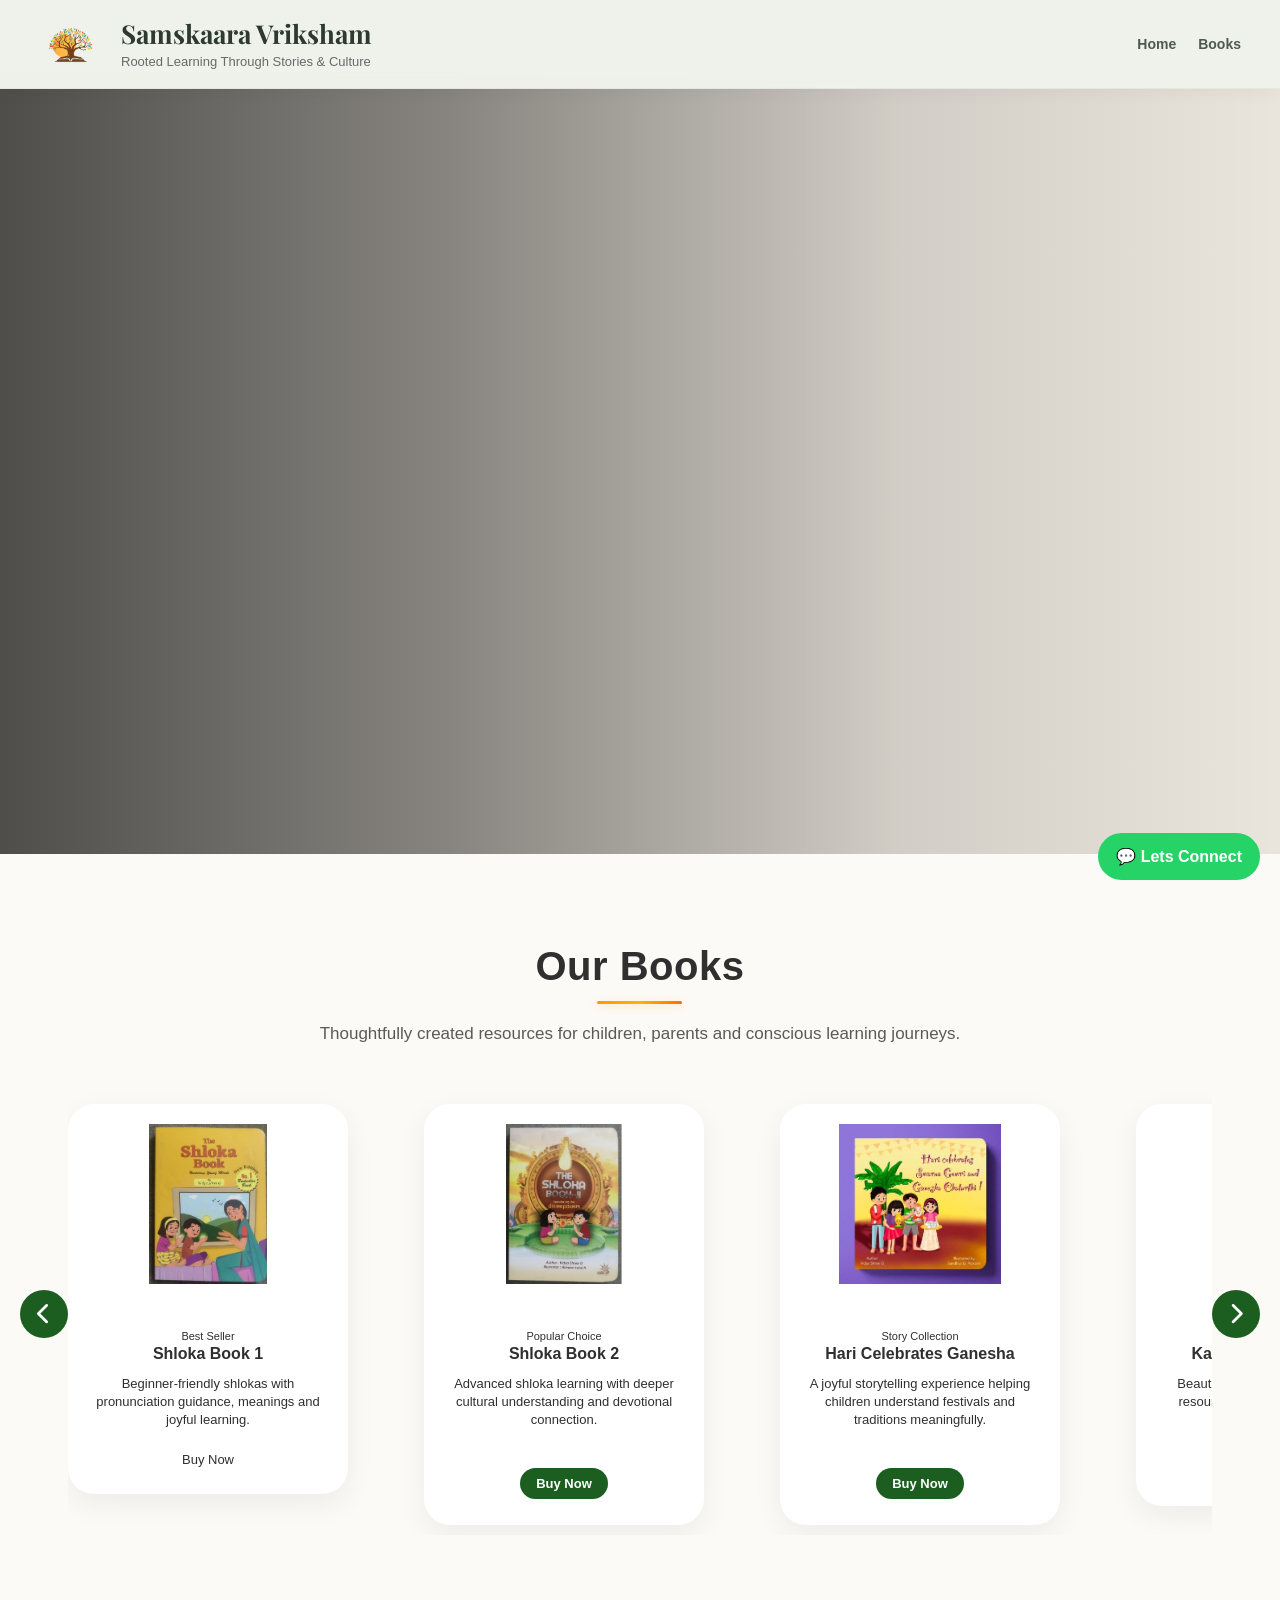
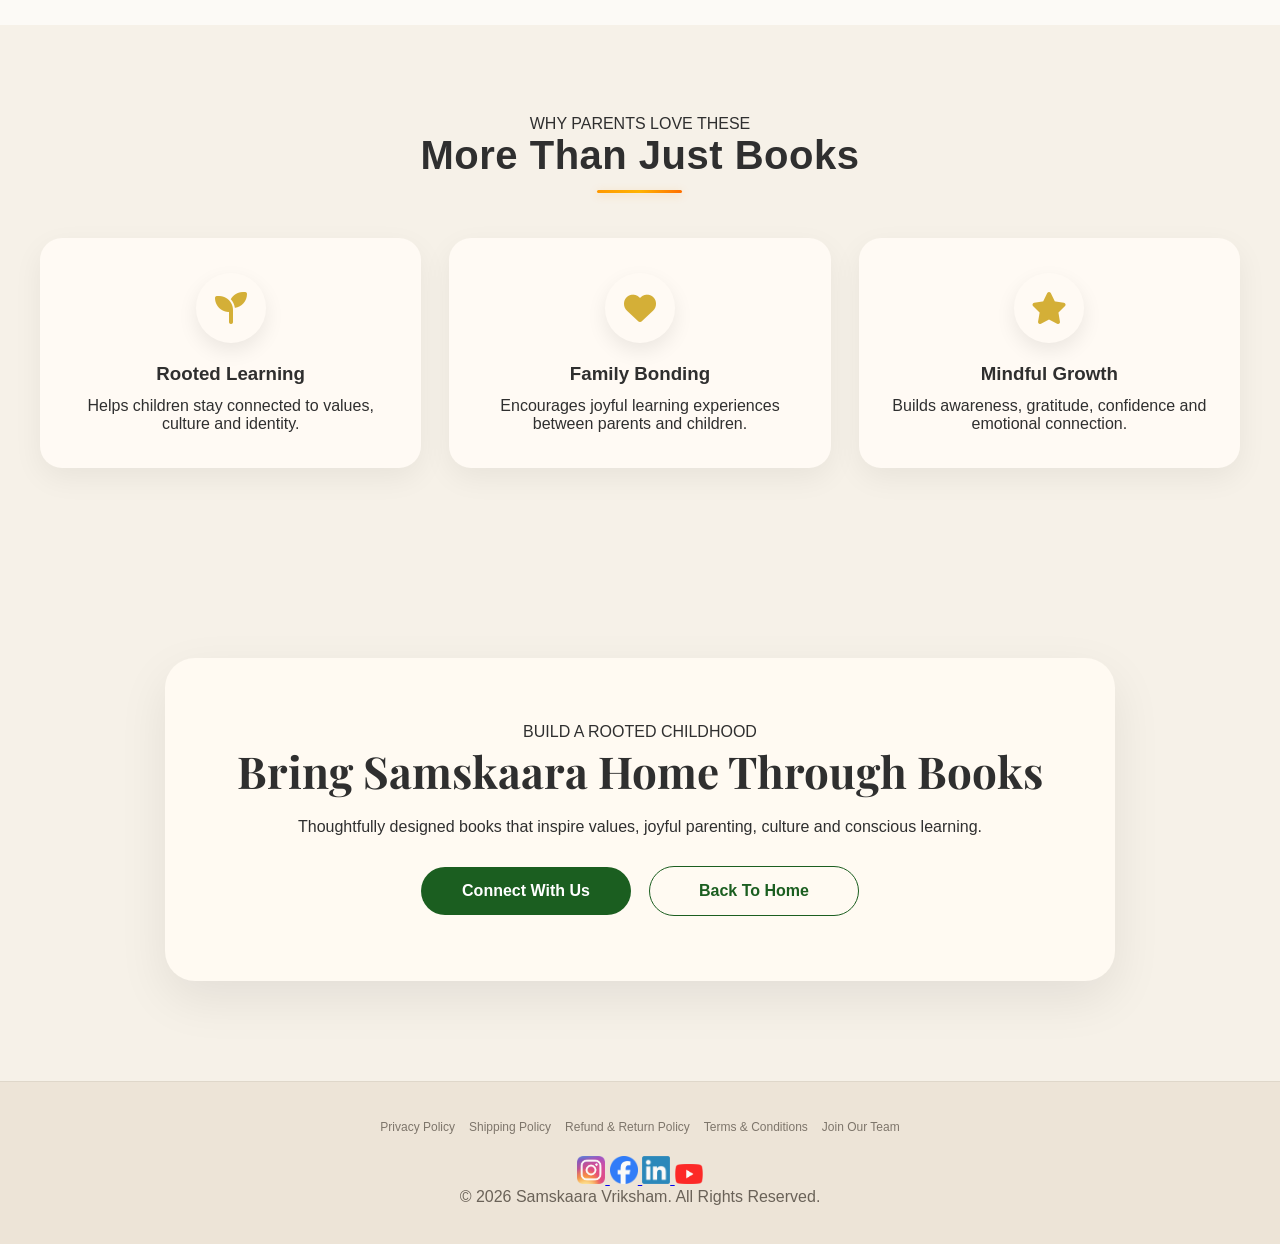
==== commit 557a8064: "Add files via upload" ====
--- a/books.html
+++ b/books.html
@@ -276,7 +276,7 @@
 
 						<img src="images/book2.jpeg"
 							 class="book-image"
-							 alt="Shloka Book 2">
+							 alt="Shloka Book 2" width="220" height="300">
 
 					</div>
 
--- a/css/style.css
+++ b/css/style.css
@@ -1176,11 +1176,12 @@
 
 /* SLIDER */
 
-.slider-container {
-    display: flex;
-    align-items: center;
-    gap: 14px;
-    margin-top: 30px;
+.slider-container{
+    position:relative;
+    display:flex;
+    align-items:center;
+    width:100%;
+    margin-top:30px;
 }
 
 .scroll-gallery {
@@ -1202,26 +1203,33 @@
 
 /* BUTTON */
 
-.slider-btn {
-    width: 48px;
-    height: 48px;
-    border-radius: 50%;
-    border: none;
-
-    background: #1b5e20;
-    color: white;
-
-    cursor: pointer;
-    font-size: 22px;
-
-    flex-shrink: 0;
-
-    transition: 0.3s ease;
-}
-
-.slider-btn:hover {
-    background: #145a18;
-    transform: scale(1.05);
+.slider-btn{
+    width:48px;
+    height:48px;
+
+    border:none;
+    border-radius:50%;
+
+    background:#1b5e20;
+    color:white;
+
+    font-size:22px;
+    cursor:pointer;
+
+    display:flex;
+    align-items:center;
+    justify-content:center;
+
+    flex-shrink:0;
+
+    transition:.3s ease;
+
+    z-index:20;
+}
+
+.slider-btn:hover{
+    background:#145a18;
+    transform:scale(1.05);
 }
 
 /* MOBILE */
@@ -3032,14 +3040,14 @@
 
 .books-hero {
 
-    background: url('../images/bookshero.jpeg');
+    background: url('../images/bookshero1.png');
     background-size: cover;
 
     background-position: center 30%;
 
     background-repeat: no-repeat;
 
-    min-height: 100vh;
+    min-height:85vh;
 
     display: flex;
     align-items: center;
@@ -3091,35 +3099,16 @@
 /* IMAGE WRAPPER */
 
 .book-image-wrapper{
-
-    background:#f8f4ec;
-
-    padding:16px 16px 0 16px;
-
+    padding:20px;
     display:flex;
-
+    justify-content:center;
     align-items:center;
-
-    justify-content:center;
-
-    min-height:320px;
-}
-
-/* BOOK IMAGE */
+}
 
 .book-image{
-
-    width:100%;
-
-    max-width:220px;
-
-    aspect-ratio:3/4;
-
-    object-fit:contain;
-
+    height:280px;
+    width:auto;
     display:block;
-
-    transition:.4s ease;
 }
 
 /* CONTENT */
@@ -3395,9 +3384,9 @@
 
     .books-hero {
 
-        min-height: 80vh; /* better than full screen on mobile */
-
-        background-position: center top; /* shows important top content */
+        min-height: 35vh; /* better than full screen on mobile */
+
+        background-position:center center; /* shows important top content */
 
     }
 
@@ -3466,16 +3455,16 @@
 /* MOBILE */
 @media (max-width: 768px) {
 
-    .premium-book-card {
-        width: 85vw;
-        min-width: 85vw;
-
-        display: flex;
-        flex-direction: column;
-		
-
-        height: auto;
-    }
+    .premium-book-card{
+        width:80vw;
+        min-width:80vw;
+
+        flex:0 0 auto;
+
+        display:flex;
+        flex-direction:column;
+    }
+}
 	
     .book-content h3 {
         font-size: 16px;
@@ -3500,3 +3489,64 @@
         padding: 10px 0;
     }
 }
+
+
+.carousel-btn {
+    position: absolute;
+    top: 50%;
+    transform: translateY(-50%);
+    width: 44px;
+    height: 44px;
+    border-radius: 50%;
+    background: #ffffff;
+    box-shadow: 0 2px 10px rgba(0,0,0,.15);
+    display: flex;
+    align-items: center;
+    justify-content: center;
+    z-index: 10;
+    cursor: pointer;
+}
+
+.carousel-btn.prev {
+    left: 10px;
+}
+
+.carousel-btn.next {
+    right: 10px;
+}
+
+.carousel-btn span {
+    font-size: 22px;
+    line-height: 1;
+}
+
+/* MOBILE Book card */
+
+@media (max-width:768px){
+
+    .slider-container{
+        position:relative;
+    }
+
+    .slider-btn{
+        position:absolute;
+        top:45%;
+
+        width:42px;
+        height:42px;
+
+        font-size:18px;
+    }
+
+    .slider-btn:first-child{
+        left:5px;
+    }
+
+    .slider-btn:last-child{
+        right:5px;
+    }
+
+    #booksSlider{
+        padding:10px 50px;
+    }
+}
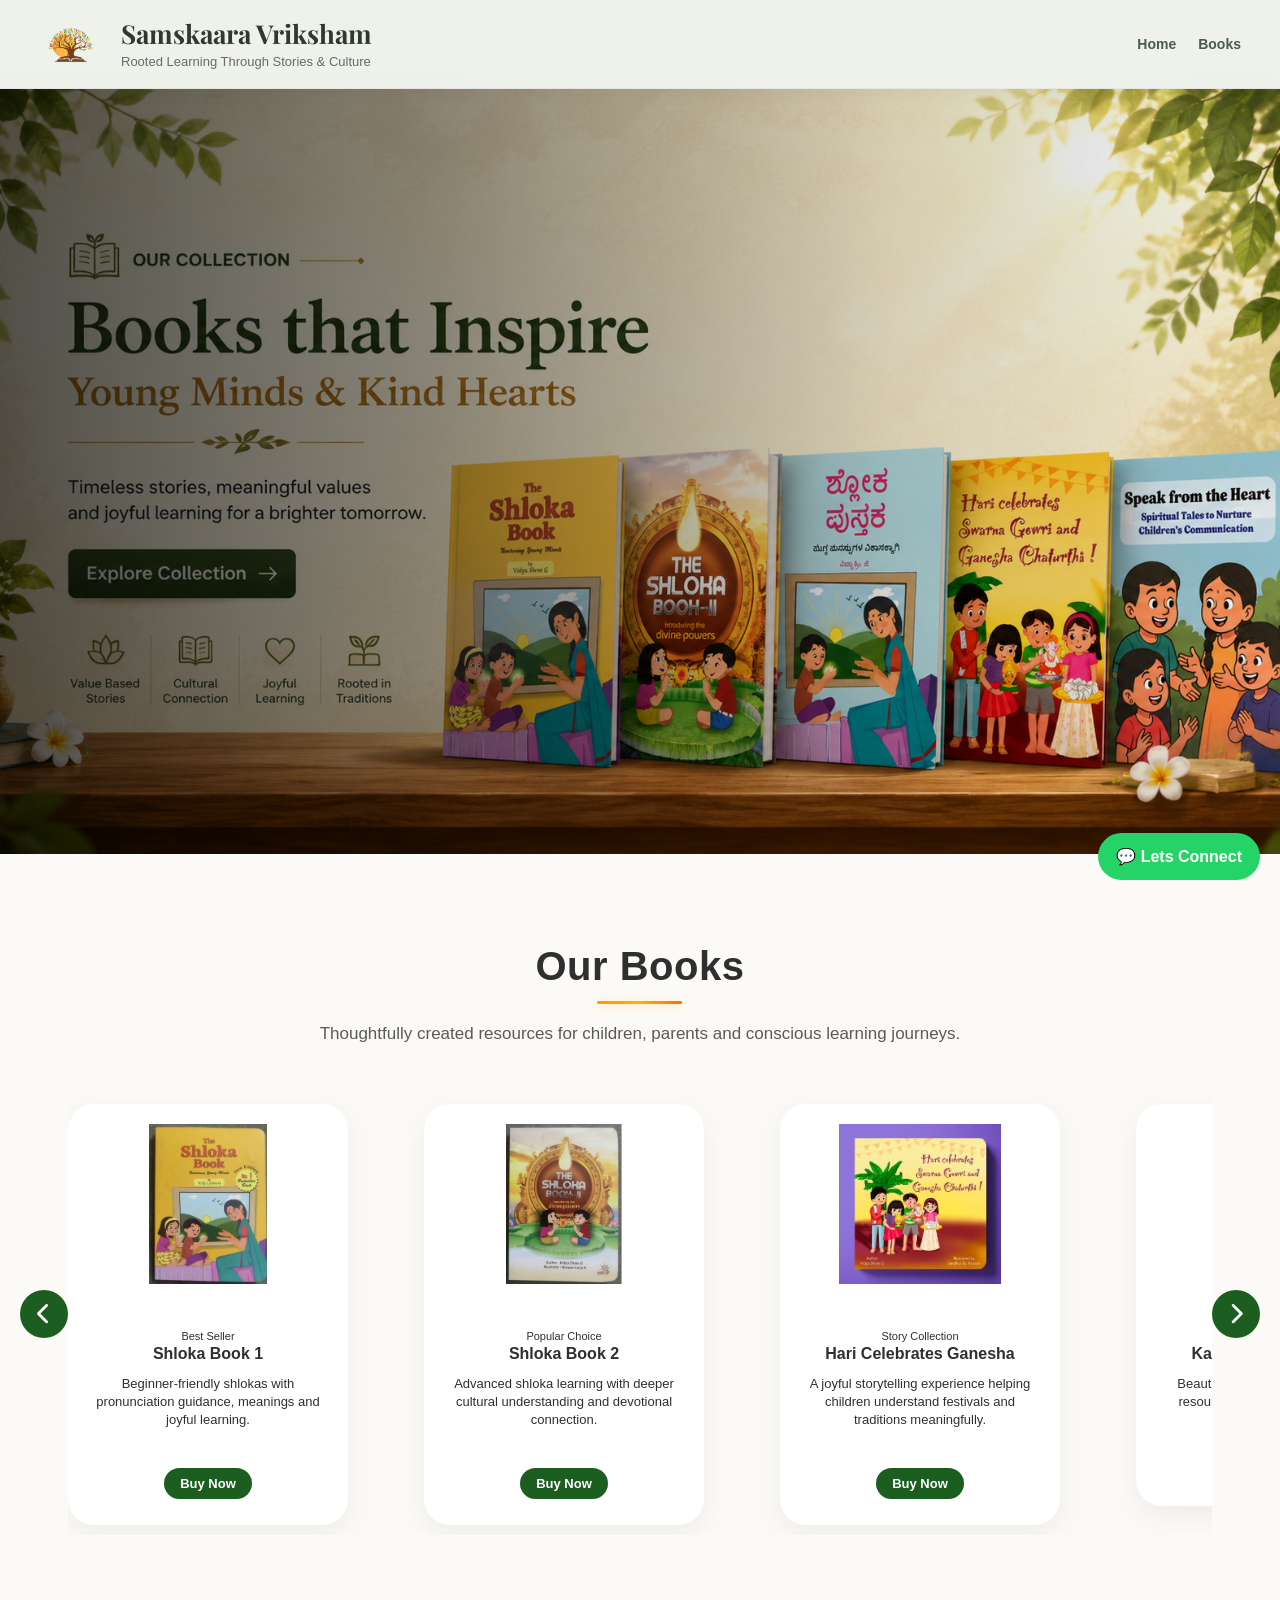
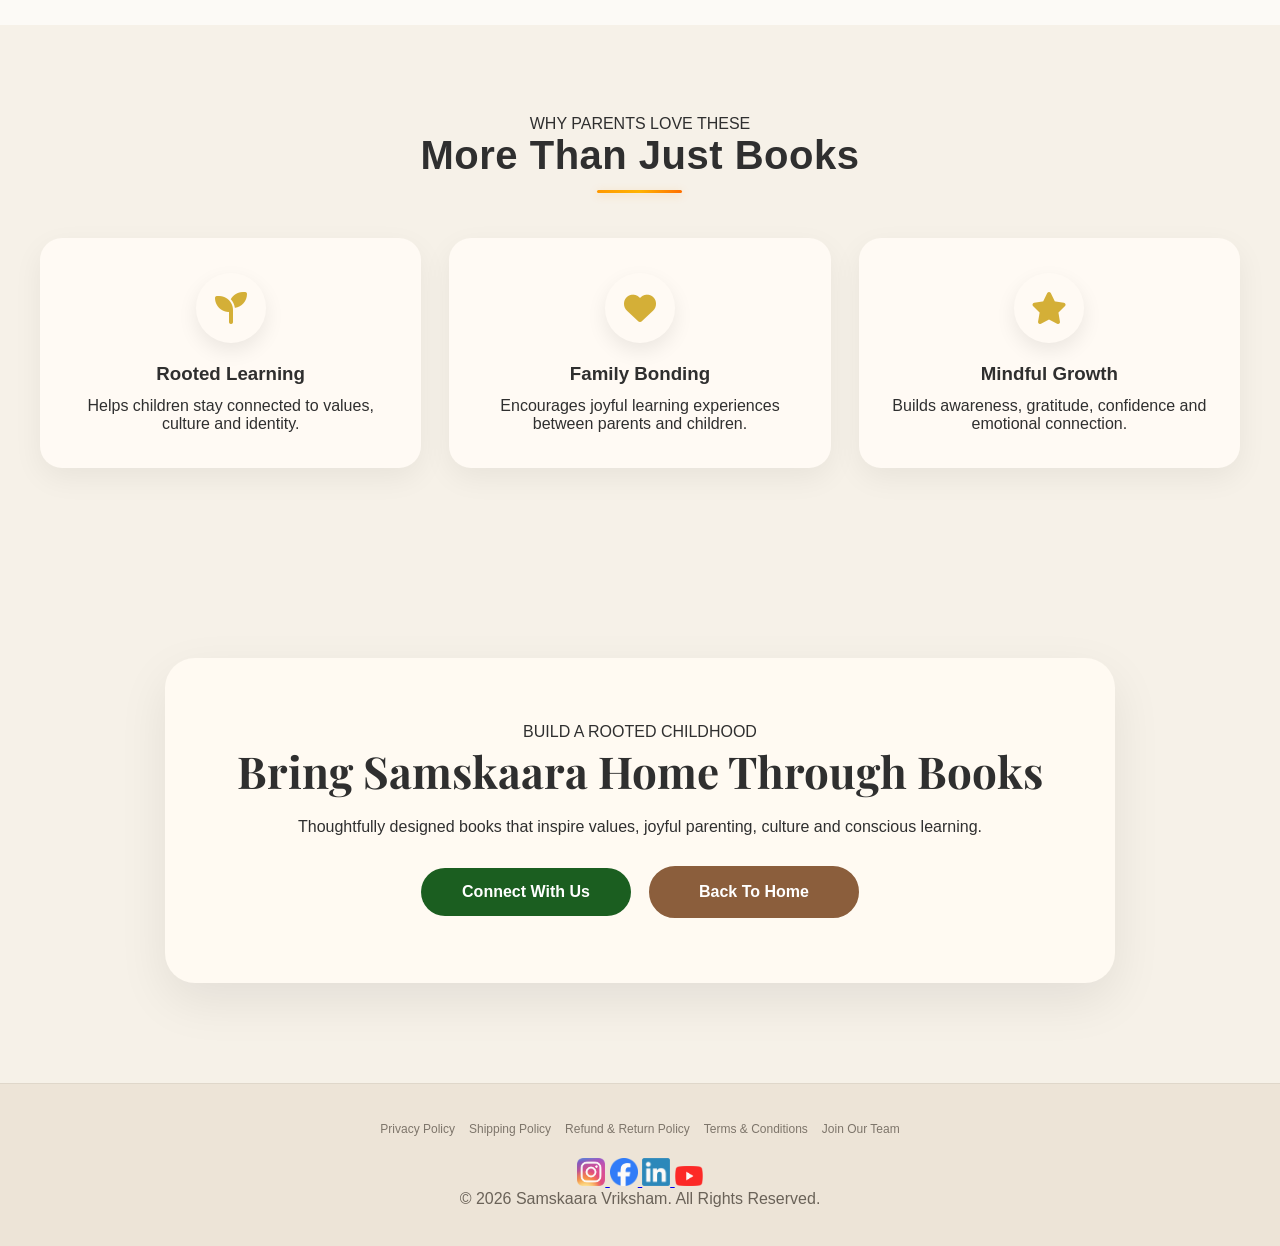
==== commit 9dd92f6f: "Add files via upload" ====
--- a/books.html
+++ b/books.html
@@ -254,7 +254,7 @@
 							meanings and joyful learning.
 						</p>
 
-						<span class="quick-btn-b">
+						<span class="quick-btn">
 							Buy Now
 						</span>
 
@@ -392,7 +392,7 @@
 			
 			<!-- BOOK 5 -->
 
-			<a href="https://rzp.io/l/kannadashlokabook"
+			<a href="https://rzp.io/rzp/owezyGfC"
 			   target="_blank"
 			   class="program-link">
 
--- a/css/style.css
+++ b/css/style.css
@@ -212,7 +212,7 @@
     width:max-content;
 
     animation:
-        marqueeScroll 38s linear infinite;
+        marqueeScroll 50s linear infinite;
 }
 
 /* CONTENT */
@@ -245,6 +245,21 @@
     }
 }
 
+.announcement-track:hover{
+    animation-play-state: paused;
+}
+
+.announcement-link{
+    color:#c57a00;          /* Choose a contrasting color */
+    font-weight:700;
+    text-decoration:none;
+    transition:0.3s;
+}
+
+.announcement-link:hover{
+    color:#a85f00;
+    text-decoration:underline;
+}
 
 /* HERO */
 
@@ -3382,13 +3397,16 @@
 
 @media (max-width: 768px) {
 
-    .books-hero {
-
-        min-height: 35vh; /* better than full screen on mobile */
-
-        background-position:center center; /* shows important top content */
-
-    }
+
+    .books-hero{
+        min-height:35vh;
+        background-size:contain;
+        background-position:center top;
+        background-repeat:no-repeat;
+        background-color:#f8f4ec;
+    }
+
+
 
     .books-hero .hero-wrapper {
 
@@ -3549,4 +3567,432 @@
     #booksSlider{
         padding:10px 50px;
     }
+}
+
+.dropdown{
+    position:relative;
+    display:inline-block;
+}
+
+.dropdown-content{
+    display:none;
+    position:absolute;
+    top:100%;
+    left:0;
+    background:#fff;
+    min-width:220px;
+    box-shadow:0 8px 20px rgba(0,0,0,.15);
+    border-radius:8px;
+    z-index:999;
+}
+
+/* ===========================
+   FEATURED SCHOOL
+=========================== */
+
+.featured-school{
+
+    max-width:1200px;
+    margin:60px auto;
+    background:#fff;
+    border-radius:28px;
+    padding:45px;
+    box-shadow:0 12px 35px rgba(0,0,0,.08);
+
+}
+
+.featured-school-header{
+
+    display:flex;
+    align-items:center;
+    gap:35px;
+
+}
+
+.school-logo-large{
+
+    width:150px;
+    height:150px;
+    object-fit:contain;
+    background:#fff;
+    border-radius:20px;
+    padding:15px;
+    box-shadow:0 8px 20px rgba(0,0,0,.08);
+
+}
+
+.featured-school h2{
+
+    font-size:34px;
+    margin-bottom:10px;
+
+}
+
+.school-location{
+
+    display:inline-block;
+    color:#8B5E3C;
+    font-weight:600;
+    margin-bottom:18px;
+
+}
+
+.featured-school p{
+
+    font-size:17px;
+    line-height:1.8;
+    color:#555;
+
+}
+
+
+/* ===========================
+   IMPACT HIGHLIGHTS
+=========================== */
+
+.school-highlights{
+
+    max-width:1200px;
+    margin:50px auto;
+    display:grid;
+    grid-template-columns:repeat(4,1fr);
+    gap:25px;
+
+}
+
+.highlight-card{
+
+    background:#fff;
+    border-radius:22px;
+    padding:30px;
+    text-align:center;
+    box-shadow:0 10px 25px rgba(0,0,0,.08);
+    transition:.3s;
+
+}
+
+.highlight-card:hover{
+
+    transform:translateY(-6px);
+
+}
+
+.highlight-card h3{
+
+    font-size:34px;
+    color:#C97C2D;
+    margin-bottom:10px;
+
+}
+
+.highlight-card p{
+
+    color:#555;
+    font-size:16px;
+
+}
+
+
+/* ===========================
+   PHOTO GALLERY
+=========================== */
+/* ===========================
+   HORIZONTAL PHOTO GALLERY
+=========================== */
+
+.school-gallery-section{
+
+    max-width:1300px;
+    margin:70px auto;
+    padding:0 20px;
+
+}
+
+.school-gallery-section h2{
+
+    text-align:center;
+    margin-bottom:35px;
+
+}
+
+.gallery-wrapper{
+
+    display:flex;
+    align-items:center;
+    gap:15px;
+
+}
+
+.school-gallery{
+
+    display:flex;
+    gap:20px;
+
+    overflow-x:auto;
+
+    scroll-behavior:smooth;
+
+    scrollbar-width:none;
+
+    flex:1;
+
+}
+
+.school-gallery::-webkit-scrollbar{
+
+    display:none;
+
+}
+
+.school-gallery img{
+
+    flex:0 0 300px;
+    max-height:230px;
+    width:auto;
+    object-fit:contain;
+    background:#fff;
+    padding:6px;
+    border-radius:18px;
+    box-shadow:0 10px 25px rgba(0,0,0,.08);
+
+}
+
+.school-gallery img:hover{
+
+    transform:scale(1.03);
+
+}
+
+.gallery-arrow{
+
+    width:52px;
+
+    height:52px;
+
+    border:none;
+
+    border-radius:50%;
+
+    background:#C97C2D;
+
+    color:#fff;
+
+    font-size:24px;
+
+    cursor:pointer;
+
+    transition:.3s;
+
+    flex-shrink:0;
+
+}
+
+.gallery-arrow:hover{
+
+    background:#9c5e20;
+
+}
+/* ===========================
+   VIDEO GALLERY
+=========================== */
+
+.school-video-section{
+
+    max-width:1200px;
+    margin:80px auto;
+
+}
+
+.school-video-section h2{
+
+    text-align:center;
+    margin-bottom:35px;
+
+}
+
+.video-grid{
+
+    display:grid;
+    grid-template-columns:repeat(auto-fit,minmax(320px,1fr));
+    gap:25px;
+
+}
+
+.video-card{
+
+    background:#fff;
+    border-radius:20px;
+    overflow:hidden;
+    box-shadow:0 10px 25px rgba(0,0,0,.08);
+
+}
+
+.video-card video{
+
+    width:100%;
+    aspect-ratio:16/9;
+    object-fit:contain;
+    background:#000;
+    display:block;
+
+}
+
+
+/* ===========================
+   TESTIMONIAL
+=========================== */
+
+.school-testimonial{
+
+    max-width:1000px;
+    margin:90px auto;
+
+}
+
+.testimonial-box{
+
+    background:linear-gradient(135deg,#FFF8EF,#FFF2DE);
+    padding:45px;
+    border-radius:24px;
+    text-align:center;
+    box-shadow:0 12px 30px rgba(0,0,0,.08);
+
+}
+
+.testimonial-box i{
+
+    font-size:40px;
+    color:#D99A3B;
+    margin-bottom:20px;
+
+}
+
+.testimonial-box p{
+
+    font-size:19px;
+    line-height:1.9;
+    color:#555;
+    font-style:italic;
+
+}
+
+.testimonial-box h4{
+
+    margin-top:25px;
+    color:#8B5E3C;
+
+}
+
+
+/* ===========================
+   CTA
+=========================== */
+
+.school-cta{
+
+    max-width:1000px;
+    margin:80px auto;
+    text-align:center;
+    padding:50px 30px;
+
+}
+
+.school-cta h2{
+
+    margin-bottom:25px;
+
+}
+
+
+/* ===========================
+   RESPONSIVE
+=========================== */
+
+@media(max-width:992px){
+
+.featured-school{
+
+    padding:30px;
+
+}
+
+.featured-school-header{
+
+    flex-direction:column;
+    text-align:center;
+
+}
+
+.school-highlights{
+
+    grid-template-columns:repeat(2,1fr);
+
+}
+
+}
+
+@media(max-width:768px){
+
+.school-highlights{
+
+    grid-template-columns:1fr;
+
+}
+
+.video-grid{
+
+    grid-template-columns:1fr;
+
+}
+
+.featured-school h2{
+
+    font-size:28px;
+
+}
+
+.school-logo-large{
+
+    width:120px;
+    height:120px;
+
+}
+
+}
+
+@media(max-width:768px){
+
+    .gallery-arrow{
+
+        display:none;
+
+    }
+
+    .school-gallery img{
+
+        flex:0 0 260px;
+
+        height:180px;
+
+    }
+
+}
+
+/* Secondary CTA Button */
+
+.hero-btn.secondary{
+
+    background:#8B5E3C;
+    color:#fff;
+    border:2px solid #8B5E3C;
+
+}
+
+.hero-btn.secondary:hover{
+
+    background:#6F472D;
+    border-color:#6F472D;
+    color:#fff;
+    transform:translateY(-3px);
+
 }
